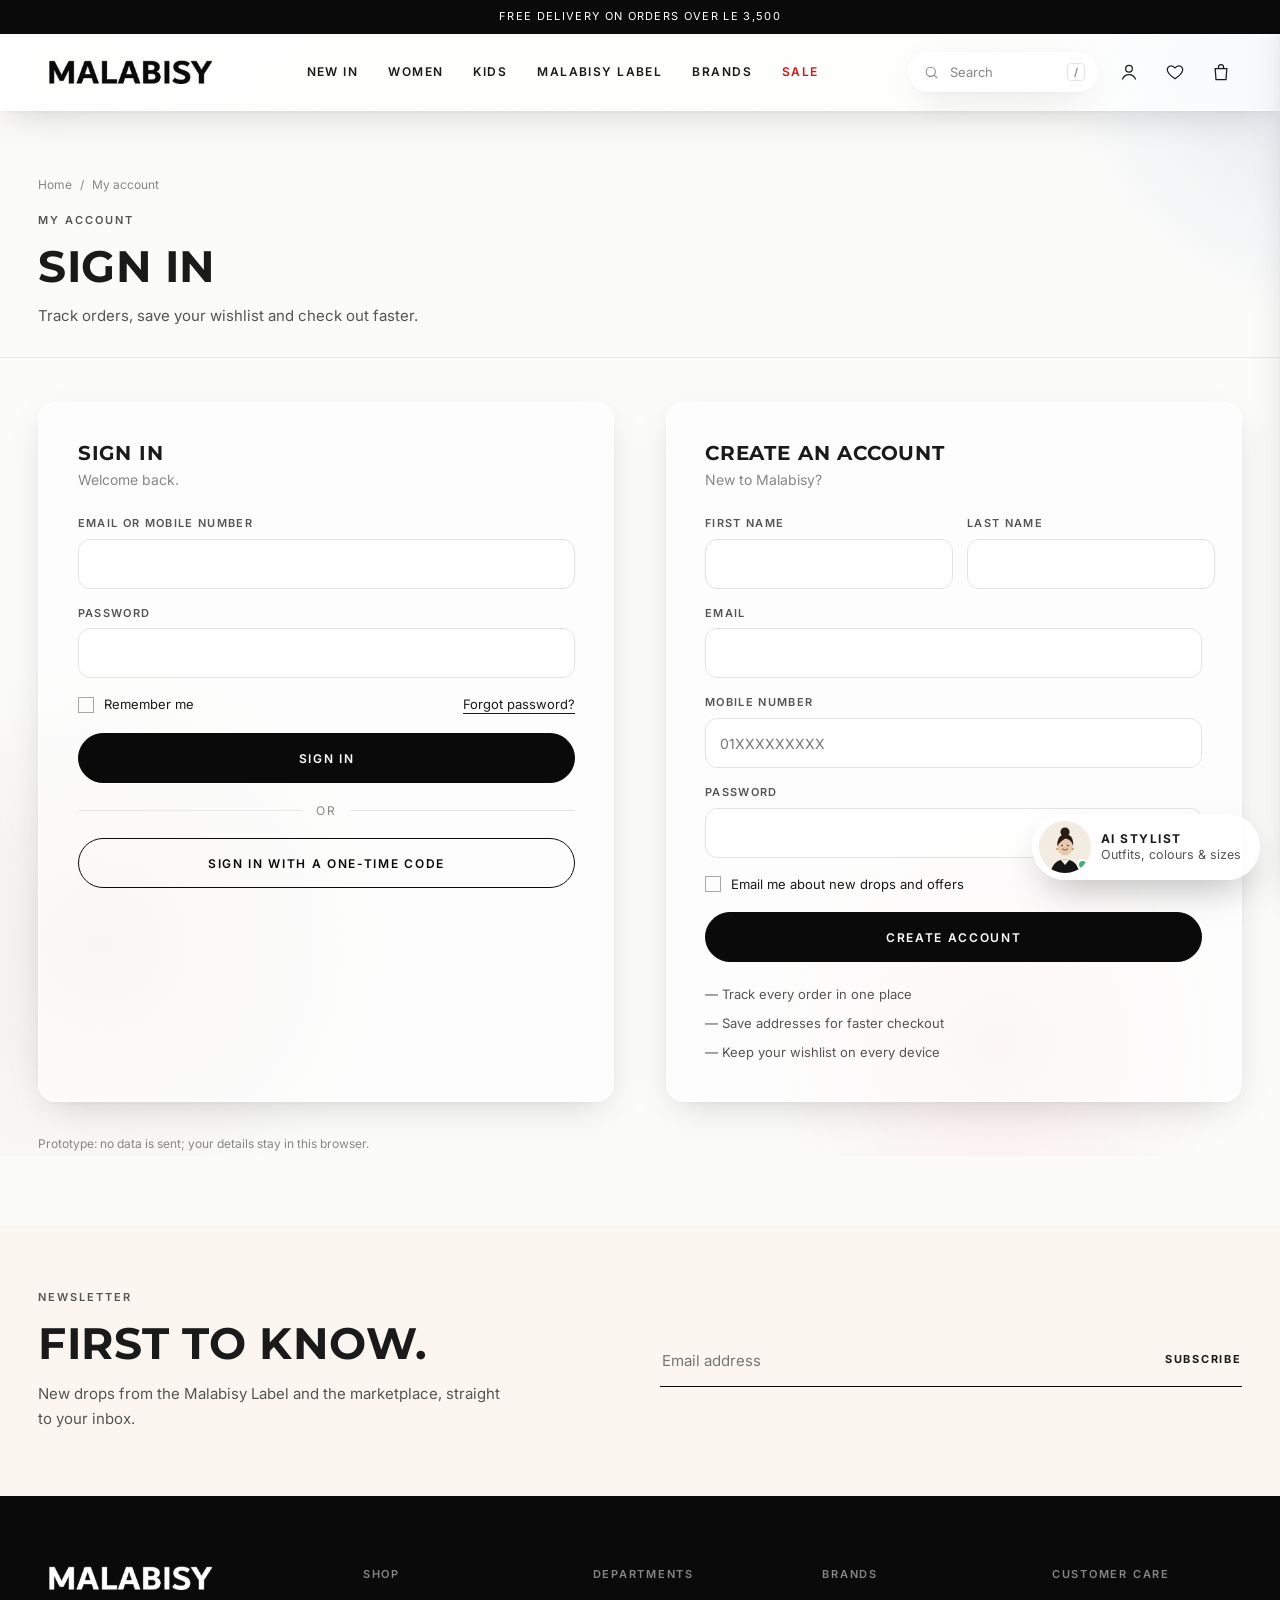
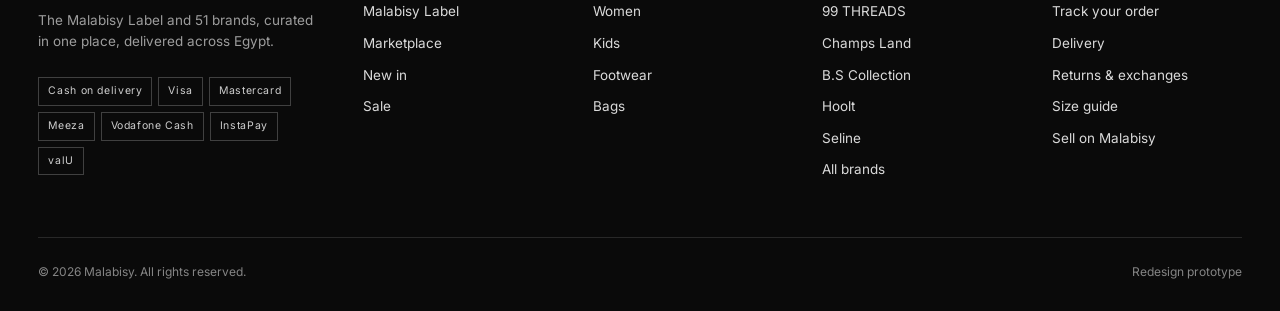
==== account.html @ 154f13d3 "Malabisy redesign prototype: store, AI stylist, checkout and dashboard Co-Authored-By: Claude Opus 5" ====
<!doctype html>
<html lang="en">
<head>
<meta charset="utf-8">
<meta name="viewport" content="width=device-width, initial-scale=1">
<title>My account | MALABISY</title>
<meta name="description" content="Shop the Malabisy Label and the best fashion brands in Egypt in one marketplace. Cash on delivery, fast delivery, easy exchanges.">
<meta name="theme-color" content="#0A0A0A">
<link rel="preconnect" href="https://fonts.googleapis.com">
<link rel="preconnect" href="https://fonts.gstatic.com" crossorigin>
<link rel="preconnect" href="https://cdn.shopify.com" crossorigin>
<link href="https://fonts.googleapis.com/css2?family=Inter:wght@400;500;600;700&family=Montserrat:wght@600;700;800&display=swap" rel="stylesheet">
<link rel="stylesheet" href="assets/css/malabisy.css">
<link rel="stylesheet" href="assets/css/stylist.css">
</head>
<body data-page="account">
<main id="app"></main>
<script src="assets/js/catalog.js"></script>
<script src="assets/js/cms.js"></script>
<script src="assets/js/app.js"></script>
<script src="assets/js/stylist.js" defer></script>
</body>
</html>
---- assets/css/malabisy.css ----
/* =========================================================
   MALABISY — redesign theme
   Identity kept from malabisy.com: MALABISY wordmark,
   black / white, red accent (#DB1215), light grey surfaces.
   Tone: formal, editorial, professional.
   ========================================================= */

:root {
  --black: #0A0A0A;
  --ink: #1A1A1A;
  --white: #FFFFFF;
  --grey-50: #F6F6F6;
  --grey-100: #EFEFEF;
  --grey-200: #E3E3E3;
  --grey-400: #A8A8A8;
  --grey-500: #868686;
  --grey-700: #545454;
  --cream: #FBF7F0;
  --red: #DB1215;
  --line: #E6E6E6;

  --f-ui: "Inter", "Helvetica Neue", Arial, sans-serif;
  --f-display: "Montserrat", "Inter", Arial, sans-serif;

  --wrap: 1440px;
  --gut: clamp(16px, 3vw, 40px);
  --r: 2px;
  --ease: cubic-bezier(.22, .61, .36, 1);
  --ease-out: cubic-bezier(.16, 1, .3, 1);
}

*, *::before, *::after { box-sizing: border-box; }
html { -webkit-text-size-adjust: 100%; overflow-x: clip; }
body { margin: 0; font-family: var(--f-ui); font-size: 14px; line-height: 1.6; color: var(--ink); background: var(--white); -webkit-font-smoothing: antialiased; overflow-x: clip; }
img { display: block; max-width: 100%; }
a { color: inherit; text-decoration: none; }
button { font: inherit; color: inherit; background: none; border: 0; cursor: pointer; padding: 0; }
input, select, textarea { font: inherit; color: inherit; }
:focus-visible { outline: 2px solid var(--black); outline-offset: 2px; }
::selection { background: var(--black); color: var(--white); }

.wrap { max-width: var(--wrap); margin-inline: auto; padding-inline: var(--gut); }
.sr { position: absolute; width: 1px; height: 1px; overflow: hidden; clip: rect(0 0 0 0); white-space: nowrap; }

/* ---------- type ---------- */
.kicker { font-family: var(--f-ui); font-size: 11px; font-weight: 600; letter-spacing: .18em; text-transform: uppercase; color: var(--grey-700); margin: 0 0 14px; }
.kicker--red { color: var(--red); }
.display { font-family: var(--f-display); font-weight: 800; text-transform: uppercase; letter-spacing: -.01em; line-height: .98; margin: 0; font-size: clamp(44px, 7.2vw, 112px); }
.h1 { font-family: var(--f-display); font-weight: 700; text-transform: uppercase; letter-spacing: .01em; line-height: 1.05; margin: 0; font-size: clamp(28px, 3.4vw, 46px); }
.h2 { font-family: var(--f-display); font-weight: 700; text-transform: uppercase; letter-spacing: .04em; line-height: 1.15; margin: 0; font-size: clamp(18px, 1.6vw, 22px); }
.lede { font-size: clamp(15px, 1.15vw, 17px); color: var(--grey-700); max-width: 52ch; line-height: 1.7; margin: 0; }
.muted { color: var(--grey-500); }
.link { text-decoration: underline; text-underline-offset: 4px; text-decoration-thickness: 1px; }
.link:hover { text-decoration-thickness: 2px; }
.arrow-link { display: inline-flex; align-items: center; gap: 10px; font-size: 12px; font-weight: 600; letter-spacing: .14em; text-transform: uppercase; padding-bottom: 4px; border-bottom: 1px solid currentColor; transition: gap .4s var(--ease); }
.arrow-link:hover { gap: 16px; }

/* ---------- buttons ---------- */
.btn { display: inline-flex; align-items: center; justify-content: center; gap: 10px; height: 50px; padding: 0 30px; font-size: 12px; font-weight: 600; letter-spacing: .14em; text-transform: uppercase; border-radius: var(--r); border: 1px solid var(--black); transition: background .3s var(--ease), color .3s var(--ease), border-color .3s; white-space: nowrap; }
.btn--black { background: var(--black); color: var(--white); }
.btn--black:hover { background: var(--ink); background: #2b2b2b; }
.btn--white { background: var(--white); color: var(--black); border-color: var(--white); }
.btn--white:hover { background: transparent; color: var(--white); }
.btn--outline { background: transparent; color: var(--black); }
.btn--outline:hover { background: var(--black); color: var(--white); }
.btn--outline-w { background: transparent; color: var(--white); border-color: rgba(255,255,255,.7); }
.btn--outline-w:hover { background: var(--white); color: var(--black); }
.btn--block { width: 100%; }
.btn--sm { height: 40px; padding: 0 18px; font-size: 11px; }
.btn[disabled] { opacity: .4; cursor: not-allowed; }

/* =========================================================
   HEADER
   ========================================================= */
.announce { background: var(--black); color: var(--white); font-size: 11px; letter-spacing: .12em; text-transform: uppercase; height: 34px; overflow: hidden; position: relative; }
.announce__item { position: absolute; inset: 0; display: grid; place-items: center; opacity: 0; transform: translateY(8px); transition: opacity .6s var(--ease), transform .6s var(--ease); }
.announce__item.on { opacity: 1; transform: none; }

.util { border-bottom: 1px solid var(--line); font-size: 11px; letter-spacing: .12em; text-transform: uppercase; }
.util .wrap { display: flex; justify-content: space-between; align-items: center; height: 38px; }
.util__tabs { display: flex; height: 100%; }
.util__tabs a { display: flex; align-items: center; padding: 0 18px; font-weight: 600; color: var(--grey-500); border-bottom: 2px solid transparent; transition: color .2s; }
.util__tabs a:first-child { padding-left: 0; }
.util__tabs a:hover { color: var(--black); }
.util__tabs a.on { color: var(--black); border-bottom-color: var(--black); }
.util__links { display: flex; gap: 22px; color: var(--grey-700); }
.util__links a:hover { color: var(--black); }

.hdr { position: sticky; top: 0; z-index: 60; background: var(--white); border-bottom: 1px solid var(--line); transition: transform .45s var(--ease); }
.hdr.hide { transform: translateY(-100%); }
.hdr__row { display: grid; grid-template-columns: 1fr auto 1fr; align-items: center; height: 76px; }
.hdr__nav { display: flex; gap: 28px; font-size: 12px; font-weight: 600; letter-spacing: .12em; text-transform: uppercase; height: 100%; }
.hdr__nav > li { list-style: none; height: 100%; display: flex; align-items: center; }
.hdr__nav > li > a { position: relative; padding: 6px 0; }
.hdr__nav > li > a::after { content: ""; position: absolute; left: 0; right: 0; bottom: 0; height: 1px; background: currentColor; transform: scaleX(0); transform-origin: left; transition: transform .35s var(--ease); }
.hdr__nav > li:hover > a::after, .hdr__nav > li > a.on::after { transform: scaleX(1); }
.hdr__nav .sale { color: var(--red); }
ul.hdr__nav { margin: 0; padding: 0; }
.logo { display: block; justify-self: center; }
.logo img { height: 26px; width: auto; mix-blend-mode: multiply; }
.hdr__act { display: flex; justify-content: flex-end; align-items: center; gap: 4px; }
.ibtn { width: 42px; height: 42px; display: grid; place-items: center; position: relative; border-radius: 50%; transition: background .2s; }
.ibtn:hover { background: var(--grey-50); }
.ibtn svg { width: 20px; height: 20px; }
.count { position: absolute; top: 5px; right: 3px; min-width: 17px; height: 17px; padding: 0 4px; border-radius: 9px; background: var(--black); color: var(--white); font-size: 10px; font-weight: 700; display: grid; place-items: center; transform: scale(0); transition: transform .35s var(--ease-out); }
.count.has { transform: scale(1); }
.pulse { animation: pulse .6s var(--ease-out); }
@keyframes pulse { 40% { transform: scale(1.18); } }
.burger { display: none; }

/* mega menu */
.mega { position: absolute; left: 0; right: 0; top: 100%; background: var(--white); border-top: 1px solid var(--line); border-bottom: 1px solid var(--line); opacity: 0; visibility: hidden; transform: translateY(-6px); transition: opacity .3s var(--ease), transform .3s var(--ease), visibility .3s; box-shadow: 0 30px 40px -30px rgba(0,0,0,.18); }
.hdr__nav > li:hover .mega, .hdr__nav > li:focus-within .mega { opacity: 1; visibility: visible; transform: none; }
.mega .wrap { display: grid; grid-template-columns: repeat(4, 1fr) 1.4fr; gap: 40px; padding-block: 36px 44px; text-transform: none; letter-spacing: 0; font-weight: 400; }
.mega h4 { margin: 0 0 14px; font-size: 11px; font-weight: 700; letter-spacing: .16em; text-transform: uppercase; }
.mega ul { list-style: none; margin: 0; padding: 0; display: grid; gap: 9px; font-size: 13.5px; color: var(--grey-700); }
.mega ul a:hover { color: var(--black); text-decoration: underline; text-underline-offset: 3px; }
.mega__feat { position: relative; display: block; overflow: hidden; background: var(--grey-50); }
.mega__feat img { width: 100%; height: 260px; object-fit: cover; object-position: top; transition: transform 1.2s var(--ease); }
.mega__feat:hover img { transform: scale(1.04); }
.mega__feat span { position: absolute; left: 16px; bottom: 14px; color: var(--white); font-size: 11px; font-weight: 700; letter-spacing: .16em; text-transform: uppercase; text-shadow: 0 1px 12px rgba(0,0,0,.4); }

/* search */
.search { position: fixed; inset: 0; z-index: 120; background: var(--white); display: flex; flex-direction: column; opacity: 0; visibility: hidden; transition: opacity .3s var(--ease), visibility .3s; }
.search.open { opacity: 1; visibility: visible; }
.search__top { border-bottom: 1px solid var(--line); }
.search__top .wrap { display: flex; align-items: center; gap: 16px; height: 96px; }
.search__top input { flex: 1; border: 0; outline: 0; font-family: var(--f-display); font-size: clamp(22px, 3vw, 36px); font-weight: 600; text-transform: uppercase; background: none; }
.search__top input::placeholder { color: var(--grey-200); }
.search__body { overflow: auto; flex: 1; }
.search__body .wrap { display: grid; grid-template-columns: 240px 1fr; gap: 50px; padding-block: 36px; }
.search__sugg { display: grid; gap: 10px; align-content: start; font-size: 14px; }
.search__sugg a:hover { text-decoration: underline; }
.search__res { display: grid; grid-template-columns: repeat(auto-fill, minmax(170px, 1fr)); gap: 24px; }

/* =========================================================
   HERO
   ========================================================= */
.hero { display: grid; grid-template-columns: 1.55fr 1fr; min-height: min(82vh, 760px); background: var(--black); color: var(--white); }
.hero__media { position: relative; overflow: hidden; }
.hero__media img { position: absolute; inset: 0; width: 100%; height: 100%; object-fit: cover; object-position: 12% 40%; transform: scale(1.08); animation: kenburns 14s var(--ease) forwards; }
@keyframes kenburns { to { transform: scale(1); } }
.hero__copy { display: flex; flex-direction: column; justify-content: flex-end; padding: clamp(32px, 5vw, 72px); gap: 24px; }
.hero__copy .kicker { color: rgba(255,255,255,.65); }
.hero__copy .lede { color: rgba(255,255,255,.72); }
.hero__ctas { display: flex; gap: 12px; flex-wrap: wrap; margin-top: 10px; }
.hero__meta { display: flex; gap: 40px; padding-top: 28px; margin-top: 10px; border-top: 1px solid rgba(255,255,255,.18); }
.hero__meta b { display: block; font-family: var(--f-display); font-size: 26px; font-weight: 700; line-height: 1.1; }
.hero__meta span { font-size: 11px; letter-spacing: .14em; text-transform: uppercase; color: rgba(255,255,255,.6); }

/* split line text reveal */
.reveal-line { display: block; overflow: hidden; }
.reveal-line > span { display: block; transform: translateY(105%); animation: lineup 1.1s var(--ease-out) forwards; }
.reveal-line:nth-child(2) > span { animation-delay: .12s; }
.reveal-line:nth-child(3) > span { animation-delay: .24s; }
@keyframes lineup { to { transform: none; } }

/* =========================================================
   SECTIONS
   ========================================================= */
.sec { padding-block: clamp(56px, 7vw, 104px); }
.sec--tight { padding-block: clamp(40px, 5vw, 70px); }
.sec--grey { background: var(--grey-50); }
.sec--cream { background: var(--cream); }
.sec__head { display: flex; justify-content: space-between; align-items: flex-end; gap: 24px; margin-bottom: clamp(24px, 3vw, 40px); flex-wrap: wrap; }
.sec__head p { margin: 10px 0 0; color: var(--grey-700); max-width: 60ch; }

/* two worlds */
.worlds { display: grid; grid-template-columns: 1fr 1fr; gap: clamp(12px, 1.6vw, 24px); }
.world { position: relative; display: block; overflow: hidden; background: var(--grey-50); aspect-ratio: 4 / 5; color: var(--white); }
.world img { position: absolute; inset: 0; width: 100%; height: 100%; object-fit: cover; object-position: top; transition: transform 1.6s var(--ease); }
.world:hover img { transform: scale(1.045); }
.world::after { content: ""; position: absolute; inset: 0; background: linear-gradient(180deg, transparent 45%, rgba(0,0,0,.62)); }
.world__copy { position: absolute; z-index: 1; left: clamp(20px, 3vw, 44px); right: clamp(20px, 3vw, 44px); bottom: clamp(22px, 3vw, 44px); display: grid; gap: 12px; }
.world__copy .kicker { color: rgba(255,255,255,.75); margin: 0; }
.world__copy p { margin: 0; color: rgba(255,255,255,.85); max-width: 42ch; }
.world__copy .arrow-link { justify-self: start; margin-top: 6px; }

/* carousel */
.carousel { position: relative; }
.carousel__track { display: grid; grid-auto-flow: column; grid-auto-columns: calc((100% - 3 * 20px) / 4); gap: 20px; overflow-x: auto; scroll-snap-type: x mandatory; scrollbar-width: none; scroll-behavior: smooth; }
.carousel__track::-webkit-scrollbar { display: none; }
.carousel__track > * { scroll-snap-align: start; }
.carousel__nav { display: flex; gap: 8px; }
.carousel__nav button { width: 44px; height: 44px; border: 1px solid var(--grey-200); border-radius: 50%; display: grid; place-items: center; transition: all .25s; }
.carousel__nav button:hover { background: var(--black); color: var(--white); border-color: var(--black); }
.carousel__bar { height: 1px; background: var(--grey-200); margin-top: 28px; position: relative; overflow: hidden; }
.carousel__bar i { position: absolute; top: 0; left: 0; height: 100%; background: var(--black); width: 20%; transition: transform .3s var(--ease); }

/* categories */
.cats { display: grid; grid-template-columns: repeat(6, 1fr); gap: 14px; }
.cat { display: block; }
.cat__img { aspect-ratio: 3 / 4; overflow: hidden; background: var(--grey-50); }
.cat__img img { width: 100%; height: 100%; object-fit: contain; mix-blend-mode: multiply; transition: transform 1.2s var(--ease); }
.cat:hover .cat__img img { transform: scale(1.05); }
.cat__lbl { display: flex; justify-content: space-between; margin-top: 12px; font-size: 12px; font-weight: 600; letter-spacing: .12em; text-transform: uppercase; }
.cat__lbl span { color: var(--grey-500); font-weight: 400; letter-spacing: 0; }

/* brand index (hover preview) */
.bindex { display: grid; grid-template-columns: 1fr 1fr; gap: 0 60px; border-top: 1px solid var(--black); }
.bindex a { display: flex; justify-content: space-between; align-items: baseline; padding: 18px 0; border-bottom: 1px solid var(--line); transition: color .3s; }
.bindex a b { font-family: var(--f-display); font-size: clamp(18px, 2vw, 28px); font-weight: 700; text-transform: uppercase; letter-spacing: .01em; }
.bindex a span { font-size: 12px; color: var(--grey-500); }
.bindex:hover a { color: var(--grey-400); }
.bindex a:hover { color: var(--black); padding-left: 14px; }
.peek { position: fixed; z-index: 90; width: 220px; aspect-ratio: 3/4; pointer-events: none; background: var(--grey-50); opacity: 0; transform: translate(-50%, -50%) scale(.92); transition: opacity .3s var(--ease), transform .3s var(--ease); box-shadow: 0 24px 50px -20px rgba(0,0,0,.35); }
.peek.on { opacity: 1; transform: translate(-50%, -50%) scale(1); }
.peek img { width: 100%; height: 100%; object-fit: contain; mix-blend-mode: multiply; }

/* price edit */
.edits { display: grid; grid-template-columns: repeat(3, 1fr); border-top: 1px solid var(--black); border-bottom: 1px solid var(--black); }
.edit { padding: clamp(28px, 4vw, 56px) clamp(20px, 3vw, 40px); display: grid; gap: 12px; transition: background .4s var(--ease), color .4s var(--ease); }
.edit + .edit { border-left: 1px solid var(--line); }
.edit:hover { background: var(--black); color: var(--white); }
.edit:hover .muted { color: rgba(255,255,255,.6); }
.edit b { font-family: var(--f-display); font-size: clamp(30px, 3.4vw, 52px); font-weight: 800; text-transform: uppercase; line-height: 1; }

/* services */
.services { display: grid; grid-template-columns: repeat(4, 1fr); border-top: 1px solid var(--line); border-bottom: 1px solid var(--line); }
.service { padding: 30px 24px; display: flex; gap: 16px; align-items: flex-start; }
.service + .service { border-left: 1px solid var(--line); }
.service svg { width: 26px; height: 26px; flex: none; }
.service b { display: block; font-size: 12px; letter-spacing: .12em; text-transform: uppercase; margin-bottom: 4px; }
.service span { color: var(--grey-500); font-size: 13px; }

/* =========================================================
   PRODUCT CARD
   ========================================================= */
.grid { display: grid; grid-template-columns: repeat(4, 1fr); gap: 36px 20px; }
.card { position: relative; min-width: 0; }
.card__mwrap { position: relative; overflow: hidden; }
.card__media { display: block; position: relative; aspect-ratio: 3 / 4; background: var(--grey-50); overflow: hidden; }
.card__media img { position: absolute; inset: 0; width: 100%; height: 100%; object-fit: contain; mix-blend-mode: multiply; transition: opacity .6s var(--ease), transform 1.2s var(--ease); }
.card__media img.alt { opacity: 0; }
.card:hover .card__media img.alt { opacity: 1; }
.card:hover .card__media img.main.has-alt { opacity: 0; }
.card:hover .card__media img:only-of-type, .card:hover .card__media img.main:not(.has-alt) { transform: scale(1.04); }
.card__tags { position: absolute; top: 12px; left: 12px; display: flex; flex-direction: column; gap: 4px; align-items: flex-start; z-index: 2; }
.tag { font-size: 10px; font-weight: 700; letter-spacing: .12em; text-transform: uppercase; background: var(--white); padding: 3px 7px; }
.tag--red { background: var(--red); color: var(--white); }
.tag--black { background: var(--black); color: var(--white); }
.card__wish { position: absolute; top: 6px; right: 6px; z-index: 2; }
.card__wish svg { width: 18px; height: 18px; }
.wish-on svg { fill: var(--black); }
.card__quick { position: absolute; left: 0; right: 0; bottom: 0; z-index: 2; background: rgba(255,255,255,.96); padding: 12px; transform: translateY(101%); transition: transform .45s var(--ease); }
.card:hover .card__quick, .card:focus-within .card__quick { transform: none; }
.card__quick p { margin: 0 0 8px; font-size: 10px; font-weight: 700; letter-spacing: .14em; text-transform: uppercase; text-align: center; }
.card__sizes { display: flex; flex-wrap: wrap; gap: 4px; justify-content: center; }
.card__sizes button { min-width: 36px; height: 30px; padding: 0 6px; border: 1px solid var(--grey-200); font-size: 11.5px; transition: all .2s; }
.card__sizes button:hover { background: var(--black); color: var(--white); border-color: var(--black); }
.card__sizes button:disabled { color: var(--grey-400); text-decoration: line-through; pointer-events: none; }
.card__body { padding-top: 14px; display: grid; gap: 3px; }
.card__brand { font-size: 11px; font-weight: 700; letter-spacing: .14em; text-transform: uppercase; }
.card__brand:hover { text-decoration: underline; text-underline-offset: 3px; }
.card__title { color: var(--grey-700); font-size: 13.5px; line-height: 1.45; display: -webkit-box; -webkit-line-clamp: 1; -webkit-box-orient: vertical; overflow: hidden; }
.price { display: flex; gap: 8px; align-items: baseline; font-size: 13.5px; font-weight: 600; margin-top: 2px; }
.price s { color: var(--grey-500); font-weight: 400; }
.price.sale b { color: var(--red); font-weight: 600; }
.price em { font-style: normal; color: var(--red); font-size: 12px; font-weight: 500; }

/* =========================================================
   LISTING
   ========================================================= */
.phead { padding-block: clamp(36px, 5vw, 70px) 28px; border-bottom: 1px solid var(--line); }
.phead__row { display: flex; justify-content: space-between; align-items: flex-end; gap: 30px; flex-wrap: wrap; }
.crumbs { font-size: 12px; color: var(--grey-500); display: flex; gap: 8px; flex-wrap: wrap; margin-bottom: 18px; }
.crumbs a:hover { color: var(--black); }
.qnav { display: flex; gap: 8px; flex-wrap: wrap; margin-top: 26px; }
.pill { height: 36px; padding: 0 16px; border: 1px solid var(--grey-200); border-radius: 18px; font-size: 12.5px; display: inline-flex; align-items: center; gap: 8px; transition: all .2s; white-space: nowrap; }
.pill:hover { border-color: var(--black); }
.pill.on { background: var(--black); color: var(--white); border-color: var(--black); }
.pill .x { font-size: 11px; opacity: .7; }

.layout { display: grid; grid-template-columns: 240px 1fr; gap: 48px; padding-block: 32px 100px; align-items: start; }
.filters { position: sticky; top: 100px; max-height: calc(100vh - 120px); overflow: auto; padding-right: 6px; scrollbar-width: thin; }
.fgroup { border-bottom: 1px solid var(--line); padding: 16px 0; }
.fgroup:first-child { padding-top: 0; }
.fgroup summary { list-style: none; cursor: pointer; display: flex; justify-content: space-between; font-size: 11px; font-weight: 700; letter-spacing: .16em; text-transform: uppercase; }
.fgroup summary::-webkit-details-marker { display: none; }
.fgroup summary::after { content: "+"; font-size: 16px; font-weight: 400; line-height: 1; }
.fgroup[open] summary::after { content: "–"; }
.fgroup__body { padding-top: 14px; display: grid; gap: 8px; font-size: 13.5px; }
.fgroup__body.scroll { max-height: 260px; overflow: auto; }
.check { display: flex; align-items: center; gap: 10px; cursor: pointer; }
.check input { appearance: none; width: 16px; height: 16px; border: 1px solid var(--grey-400); margin: 0; flex: none; display: grid; place-items: center; transition: all .15s; }
.check input:checked { background: var(--black); border-color: var(--black); }
.check input:checked::after { content: ""; width: 8px; height: 4px; border: 1.5px solid var(--white); border-top: 0; border-right: 0; transform: rotate(-45deg) translate(1px, -1px); }
.check span.n { margin-left: auto; color: var(--grey-500); font-size: 12px; }
.fsearch { width: 100%; height: 36px; border: 1px solid var(--grey-200); padding: 0 10px; font-size: 13px; outline: none; margin-bottom: 6px; }
.fsearch:focus { border-color: var(--black); }
.sizes { display: flex; flex-wrap: wrap; gap: 6px; }
.sizes button { min-width: 42px; height: 36px; padding: 0 8px; border: 1px solid var(--grey-200); font-size: 12.5px; transition: all .15s; }
.sizes button:hover { border-color: var(--black); }
.sizes button.on { background: var(--black); color: var(--white); border-color: var(--black); }
.prange { display: grid; grid-template-columns: 1fr auto 1fr; gap: 8px; align-items: center; }
.prange input { width: 100%; height: 38px; border: 1px solid var(--grey-200); padding: 0 10px; outline: none; }
.prange input:focus { border-color: var(--black); }
.toolbar { display: flex; justify-content: space-between; align-items: center; gap: 14px; margin-bottom: 26px; flex-wrap: wrap; }
.toolbar__chips { display: flex; gap: 8px; flex-wrap: wrap; align-items: center; }
.toolbar__right { display: flex; gap: 14px; align-items: center; }
.select { height: 40px; border: 1px solid var(--grey-200); padding: 0 34px 0 12px; font-size: 12.5px; background: var(--white) url("data:image/svg+xml,%3Csvg xmlns='http://www.w3.org/2000/svg' width='10' height='6'%3E%3Cpath d='M1 1l4 4 4-4' fill='none' stroke='%23000'/%3E%3C/svg%3E") no-repeat right 12px center; appearance: none; cursor: pointer; }
.results-n { font-size: 12.5px; color: var(--grey-500); }
.more { display: grid; justify-items: center; gap: 14px; margin-top: 60px; font-size: 12.5px; color: var(--grey-500); }
.more__bar { width: 220px; height: 2px; background: var(--grey-100); position: relative; }
.more__bar i { position: absolute; left: 0; top: 0; height: 100%; background: var(--black); }
.empty { grid-column: 1 / -1; text-align: center; padding: 90px 20px; }
.mob-only { display: none; }

/* brands A–Z */
.az { display: flex; flex-wrap: wrap; gap: 4px; position: sticky; top: 76px; background: var(--white); padding: 14px 0; z-index: 5; border-bottom: 1px solid var(--line); }
.az a { width: 34px; height: 34px; display: grid; place-items: center; font-size: 12.5px; font-weight: 600; border-radius: 50%; }
.az a:hover { background: var(--black); color: var(--white); }
.az a.dim { color: var(--grey-200); pointer-events: none; }
.letter { display: grid; grid-template-columns: 120px 1fr; gap: 30px; padding: 34px 0; border-bottom: 1px solid var(--line); scroll-margin-top: 150px; }
.letter h3 { margin: 0; font-family: var(--f-display); font-size: 44px; font-weight: 800; line-height: 1; }
.letter ul { list-style: none; margin: 0; padding: 0; columns: 3; column-gap: 40px; }
.letter li { break-inside: avoid; padding: 6px 0; }
.letter li a { display: flex; justify-content: space-between; gap: 10px; font-size: 15px; }
.letter li a:hover b { text-decoration: underline; text-underline-offset: 3px; }
.letter li span { color: var(--grey-500); font-size: 12px; }
.featured-brands { display: grid; grid-template-columns: repeat(4, 1fr); gap: 16px; }
.fbrand { display: block; }
.fbrand__img { aspect-ratio: 1; background: var(--grey-50); overflow: hidden; display: grid; grid-template-columns: 1fr 1fr; gap: 2px; }
.fbrand__img img { width: 100%; height: 100%; object-fit: contain; mix-blend-mode: multiply; aspect-ratio: 1; transition: transform 1s var(--ease); }
.fbrand:hover .fbrand__img img { transform: scale(1.05); }
.fbrand__name { display: flex; justify-content: space-between; margin-top: 12px; font-size: 12px; font-weight: 700; letter-spacing: .12em; text-transform: uppercase; }
.fbrand__name span { font-weight: 400; color: var(--grey-500); letter-spacing: 0; }

/* brand hero */
.bhero { background: var(--black); color: var(--white); }
.bhero .wrap { display: grid; grid-template-columns: 1fr 1.3fr; gap: 50px; align-items: end; padding-block: clamp(44px, 6vw, 90px); }
.bhero .crumbs { color: rgba(255,255,255,.55); }
.bhero__strip { display: grid; grid-template-columns: repeat(4, 1fr); gap: 2px; }
.bhero__strip div { aspect-ratio: 3/4; background: var(--grey-50); overflow: hidden; }
.bhero__strip img { width: 100%; height: 100%; object-fit: contain; mix-blend-mode: multiply; }
.bhero__facts { display: flex; gap: 36px; margin-top: 30px; }
.bhero__facts b { display: block; font-family: var(--f-display); font-size: 24px; }
.bhero__facts span { font-size: 11px; letter-spacing: .14em; text-transform: uppercase; color: rgba(255,255,255,.55); }

/* =========================================================
   PRODUCT PAGE
   ========================================================= */
.pdp { display: grid; grid-template-columns: 1.45fr 1fr; gap: clamp(30px, 4vw, 70px); padding-bottom: 90px; align-items: start; }
.gallery { display: grid; grid-template-columns: 1fr 1fr; gap: 6px; }
.gallery button { position: relative; aspect-ratio: 3 / 4; background: var(--grey-50); overflow: hidden; cursor: zoom-in; }
.gallery button:first-child { grid-column: span 2; aspect-ratio: 4 / 4.4; }
.gallery img { width: 100%; height: 100%; object-fit: contain; mix-blend-mode: multiply; transition: transform .8s var(--ease); }
.gallery button:hover img { transform: scale(1.03); }
.pinfo { position: sticky; top: 100px; display: grid; gap: 22px; }
.pinfo__brand { font-size: 12px; font-weight: 700; letter-spacing: .16em; text-transform: uppercase; }
.pinfo__brand:hover { text-decoration: underline; text-underline-offset: 3px; }
.pinfo h1 { margin: 6px 0 0; font-size: clamp(20px, 1.8vw, 26px); font-weight: 500; line-height: 1.35; letter-spacing: -.005em; }
.pinfo .price { font-size: 18px; margin-top: 12px; }
.pinfo .price s { font-size: 15px; }
.opt-lbl { display: flex; justify-content: space-between; font-size: 12px; margin-bottom: 10px; }
.opt-lbl b { font-weight: 600; letter-spacing: .1em; text-transform: uppercase; font-size: 11px; }
.psizes { display: grid; grid-template-columns: repeat(auto-fill, minmax(62px, 1fr)); gap: 6px; }
.psizes button { height: 46px; border: 1px solid var(--grey-200); font-size: 13px; transition: all .15s; position: relative; }
.psizes button:hover { border-color: var(--black); }
.psizes button.on { background: var(--black); color: var(--white); border-color: var(--black); }
.psizes button:disabled { color: var(--grey-400); background: linear-gradient(to top right, transparent calc(50% - .5px), var(--grey-200) 50%, transparent calc(50% + .5px)); cursor: not-allowed; }
.psizes.err { animation: nudge .4s; }
@keyframes nudge { 25% { transform: translateX(-5px); } 75% { transform: translateX(5px); } }
.msg { font-size: 12.5px; color: var(--red); min-height: 18px; margin-top: 8px; }
.buy { display: grid; grid-template-columns: 1fr 50px; gap: 8px; }
.wishbtn { width: 50px; height: 50px; border: 1px solid var(--grey-200); display: grid; place-items: center; }
.wishbtn:hover { border-color: var(--black); }
.sold { border: 1px solid var(--line); padding: 16px 18px; display: grid; grid-template-columns: auto 1fr auto; gap: 14px; align-items: center; font-size: 13px; }
.sold__badge { width: 44px; height: 44px; border-radius: 50%; background: var(--black); color: var(--white); display: grid; place-items: center; font-family: var(--f-display); font-weight: 800; font-size: 14px; overflow: hidden; }
.sold__badge img { width: 34px; filter: invert(1); mix-blend-mode: screen; }
.sold b { display: block; font-size: 12px; letter-spacing: .1em; text-transform: uppercase; }
.sold span { color: var(--grey-500); }
.perks { display: grid; gap: 10px; font-size: 13px; color: var(--grey-700); }
.perks div { display: flex; gap: 12px; align-items: center; }
.perks svg { width: 18px; height: 18px; flex: none; color: var(--black); }
.acc { border-top: 1px solid var(--line); }
.acc:last-child { border-bottom: 1px solid var(--line); }
.acc summary { list-style: none; cursor: pointer; padding: 16px 0; display: flex; justify-content: space-between; font-size: 11px; font-weight: 700; letter-spacing: .16em; text-transform: uppercase; }
.acc summary::-webkit-details-marker { display: none; }
.acc summary::after { content: "+"; font-size: 16px; font-weight: 400; line-height: 1; }
.acc[open] summary::after { content: "–"; }
.acc__body { padding-bottom: 18px; color: var(--grey-700); font-size: 13.5px; }
.acc__body dl { display: grid; grid-template-columns: 110px 1fr; gap: 6px 10px; margin: 0; }
.acc__body dt { color: var(--grey-500); }
.acc__body dd { margin: 0; }
.sticky-atc { position: fixed; left: 0; right: 0; bottom: 0; z-index: 50; background: var(--white); border-top: 1px solid var(--line); transform: translateY(100%); transition: transform .45s var(--ease); }
.sticky-atc.show { transform: none; }
.sticky-atc .wrap { display: flex; align-items: center; gap: 16px; height: 76px; }
.sticky-atc img { width: 46px; height: 60px; object-fit: contain; background: var(--grey-50); mix-blend-mode: multiply; }
.sticky-atc__t { flex: 1; min-width: 0; font-size: 13px; }
.sticky-atc__t b { display: block; font-size: 11px; letter-spacing: .12em; text-transform: uppercase; }
.sticky-atc__t span { color: var(--grey-700); display: block; white-space: nowrap; overflow: hidden; text-overflow: ellipsis; }

/* lightbox */
.lightbox { position: fixed; inset: 0; z-index: 140; background: var(--white); display: none; }
.lightbox.open { display: block; }
.lightbox__img { position: absolute; inset: 0; overflow: auto; display: grid; place-items: center; cursor: zoom-out; }
.lightbox__img img { max-height: 100vh; max-width: 100vw; object-fit: contain; }
.lightbox__img.zoom img { max-height: none; max-width: none; width: 160vw; cursor: move; }
.lightbox__ui { position: absolute; top: 16px; right: 16px; display: flex; gap: 8px; z-index: 2; }
.lightbox__nav { position: absolute; top: 50%; left: 16px; right: 16px; display: flex; justify-content: space-between; transform: translateY(-50%); pointer-events: none; z-index: 2; }
.lightbox__nav button, .lightbox__ui button { pointer-events: auto; width: 48px; height: 48px; border-radius: 50%; background: var(--white); border: 1px solid var(--grey-200); display: grid; place-items: center; }
.lightbox__count { position: absolute; bottom: 20px; left: 50%; transform: translateX(-50%); font-size: 12px; letter-spacing: .14em; z-index: 2; }

/* =========================================================
   DRAWER / MODAL / TOAST
   ========================================================= */
.scrim { position: fixed; inset: 0; background: rgba(0,0,0,.4); z-index: 100; opacity: 0; visibility: hidden; transition: opacity .35s var(--ease), visibility .35s; }
.scrim.open { opacity: 1; visibility: visible; }
.drawer { position: fixed; top: 0; right: 0; bottom: 0; width: min(460px, 100vw); background: var(--white); z-index: 110; transform: translateX(100%); transition: transform .5s var(--ease-out); display: flex; flex-direction: column; }
.drawer.open { transform: none; }
.drawer__hd { display: flex; justify-content: space-between; align-items: center; padding: 0 24px; height: 72px; border-bottom: 1px solid var(--line); }
.drawer__hd h3 { margin: 0; font-size: 12px; font-weight: 700; letter-spacing: .16em; text-transform: uppercase; }
.drawer__bd { flex: 1; overflow: auto; padding: 8px 24px; }
.drawer__ft { padding: 20px 24px 24px; border-top: 1px solid var(--line); display: grid; gap: 12px; }
.free { font-size: 12.5px; color: var(--grey-700); }
.free__bar { height: 2px; background: var(--grey-100); margin-top: 10px; }
.free__bar i { display: block; height: 100%; background: var(--black); }
.line { display: grid; grid-template-columns: 84px 1fr auto; gap: 16px; padding: 18px 0; border-bottom: 1px solid var(--line); }
.line__img { aspect-ratio: 3/4; background: var(--grey-50); }
.line__img img { width: 100%; height: 100%; object-fit: contain; mix-blend-mode: multiply; }
.line__b { font-size: 11px; font-weight: 700; letter-spacing: .12em; text-transform: uppercase; }
.line__t { font-size: 13px; color: var(--grey-700); line-height: 1.45; }
.line__m { font-size: 12px; color: var(--grey-500); margin-top: 4px; }
.qty { display: inline-flex; align-items: center; border: 1px solid var(--grey-200); height: 32px; margin-top: 10px; }
.qty button { width: 30px; height: 30px; }
.qty span { min-width: 24px; text-align: center; font-size: 12.5px; }
.line__r { text-align: right; display: grid; align-content: space-between; justify-items: end; font-size: 13px; font-weight: 600; }
.line__rm { font-size: 11.5px; font-weight: 400; color: var(--grey-500); text-decoration: underline; text-underline-offset: 3px; }
.totals { display: grid; gap: 8px; font-size: 13px; }
.totals div { display: flex; justify-content: space-between; }
.totals .grand { font-size: 15px; font-weight: 700; padding-top: 10px; border-top: 1px solid var(--line); margin-top: 4px; }
.empty-bag { text-align: center; padding: 80px 10px; display: grid; gap: 16px; justify-items: center; color: var(--grey-700); }

.modal { position: fixed; inset: 0; z-index: 130; display: grid; place-items: center; padding: 20px; visibility: hidden; }
.modal.open { visibility: visible; }
.modal__box { width: min(760px, 100%); max-height: 90vh; overflow: auto; background: var(--white); padding: 40px; position: relative; opacity: 0; transform: translateY(14px); transition: all .4s var(--ease); }
.modal.open .modal__box { opacity: 1; transform: none; }
.modal__x { position: absolute; top: 12px; right: 12px; }
table.sz { width: 100%; border-collapse: collapse; font-size: 13px; margin-top: 20px; }
table.sz th, table.sz td { padding: 12px 10px; text-align: left; border-bottom: 1px solid var(--line); }
table.sz th { font-size: 11px; letter-spacing: .12em; text-transform: uppercase; border-bottom-color: var(--black); }

.toast { position: fixed; z-index: 150; right: 24px; top: 24px; width: 340px; background: var(--white); border: 1px solid var(--line); box-shadow: 0 20px 50px -20px rgba(0,0,0,.25); padding: 16px; display: grid; grid-template-columns: 56px 1fr; gap: 14px; align-items: center; transform: translateX(120%); transition: transform .5s var(--ease-out); }
.toast.show { transform: none; }
.toast img { width: 56px; height: 72px; object-fit: contain; background: var(--grey-50); mix-blend-mode: multiply; }
.toast b { display: block; font-size: 11px; letter-spacing: .14em; text-transform: uppercase; margin-bottom: 4px; }
.toast p { margin: 0 0 8px; font-size: 13px; color: var(--grey-700); line-height: 1.4; }

/* =========================================================
   CHECKOUT
   ========================================================= */
.co-head { display: flex; justify-content: space-between; align-items: center; padding-block: 30px; border-bottom: 1px solid var(--line); }
.steps { display: flex; gap: 28px; font-size: 11px; font-weight: 600; letter-spacing: .14em; text-transform: uppercase; color: var(--grey-400); }
.steps span.on { color: var(--black); }
.steps span i { font-style: normal; margin-right: 6px; }
.co { display: grid; grid-template-columns: 1.3fr 1fr; gap: clamp(30px, 5vw, 80px); padding-block: 40px 100px; align-items: start; }
.co__sum { background: var(--grey-50); padding: 30px; position: sticky; top: 30px; }
.field { display: grid; gap: 6px; margin-bottom: 16px; }
.field span { font-size: 11px; font-weight: 600; letter-spacing: .12em; text-transform: uppercase; color: var(--grey-700); }
.field input, .field select, .field textarea { height: 50px; border: 1px solid var(--grey-200); padding: 0 14px; outline: none; background: var(--white); font-size: 14px; transition: border-color .2s; }
.field textarea { height: 96px; padding: 12px 14px; resize: vertical; }
.field input:focus, .field select:focus, .field textarea:focus { border-color: var(--black); }
.row2 { display: grid; grid-template-columns: 1fr 1fr; gap: 14px; }
.pay { display: grid; border: 1px solid var(--grey-200); }
.pay label { display: flex; gap: 14px; align-items: center; padding: 18px; cursor: pointer; transition: background .2s; }
.pay label + label { border-top: 1px solid var(--grey-200); }
.pay label:has(input:checked) { background: var(--grey-50); }
.pay input { accent-color: var(--black); width: 18px; height: 18px; }
.pay small { display: block; color: var(--grey-500); font-size: 12.5px; }
.pay b { font-size: 14px; font-weight: 600; }
.co-group { padding: 6px 0 2px; font-size: 11px; font-weight: 700; letter-spacing: .14em; text-transform: uppercase; color: var(--grey-500); border-bottom: 1px solid var(--line); }
.done { text-align: center; padding: 110px 0 130px; display: grid; gap: 18px; justify-items: center; }
.done__check { width: 64px; height: 64px; border-radius: 50%; border: 1px solid var(--black); display: grid; place-items: center; }

/* sell */
.sell-hero { display: grid; grid-template-columns: 1fr 1fr; min-height: 640px; background: var(--black); color: var(--white); }
.sell-hero__copy { padding: clamp(36px, 6vw, 90px); display: flex; flex-direction: column; justify-content: center; gap: 22px; }
.sell-hero__copy .lede { color: rgba(255,255,255,.72); }
.sell-hero__copy .kicker { color: rgba(255,255,255,.6); }
.sell-hero__media { display: grid; grid-template-columns: 1fr 1fr; grid-template-rows: 1fr 1fr; gap: 2px; background: var(--black); }
.sell-hero__media div { background: var(--grey-50); overflow: hidden; }
.sell-hero__media img { width: 100%; height: 100%; object-fit: contain; mix-blend-mode: multiply; }
.props { display: grid; grid-template-columns: repeat(3, 1fr); gap: 40px; }
.prop { border-top: 1px solid var(--black); padding-top: 22px; }
.prop b { display: block; font-family: var(--f-display); text-transform: uppercase; font-size: 18px; margin-bottom: 10px; }
.prop p { margin: 0; color: var(--grey-700); }
.process { display: grid; grid-template-columns: repeat(4, 1fr); counter-reset: s; }
.process div { padding: 30px 26px 30px 0; border-top: 1px solid var(--line); counter-increment: s; }
.process div::before { content: "0" counter(s); display: block; font-family: var(--f-display); font-weight: 800; font-size: 40px; line-height: 1; margin-bottom: 18px; color: var(--grey-200); }
.process b { display: block; text-transform: uppercase; font-size: 12px; letter-spacing: .14em; margin-bottom: 8px; }
.process p { margin: 0; color: var(--grey-700); font-size: 13.5px; }

/* =========================================================
   FOOTER
   ========================================================= */
.news { background: var(--cream); }
.news .wrap { display: grid; grid-template-columns: 1fr 1fr; gap: 40px; align-items: center; padding-block: 64px; }
.news form { display: flex; border-bottom: 1px solid var(--black); }
.news input { flex: 1; border: 0; background: transparent; height: 52px; outline: none; font-size: 15px; }
.news button { font-size: 11px; font-weight: 700; letter-spacing: .16em; text-transform: uppercase; }
.ftr { background: var(--black); color: var(--white); padding: 70px 0 30px; }
.ftr__grid { display: grid; grid-template-columns: 1.5fr repeat(4, 1fr); gap: 40px; }
.ftr__logo { height: 24px; filter: invert(1); mix-blend-mode: screen; }
.ftr h4 { margin: 0 0 18px; font-size: 11px; letter-spacing: .16em; text-transform: uppercase; color: rgba(255,255,255,.5); font-weight: 600; }
.ftr ul { list-style: none; margin: 0; padding: 0; display: grid; gap: 10px; font-size: 13.5px; }
.ftr ul a { color: rgba(255,255,255,.85); }
.ftr ul a:hover { color: var(--white); text-decoration: underline; text-underline-offset: 3px; }
.ftr__pay { display: flex; flex-wrap: wrap; gap: 6px; margin-top: 24px; }
.ftr__pay span { font-size: 10.5px; letter-spacing: .06em; border: 1px solid rgba(255,255,255,.22); padding: 5px 9px; color: rgba(255,255,255,.8); }
.ftr__bot { display: flex; justify-content: space-between; gap: 16px; flex-wrap: wrap; border-top: 1px solid rgba(255,255,255,.12); margin-top: 56px; padding-top: 24px; font-size: 12px; color: rgba(255,255,255,.5); }

/* reveal */
.rv { opacity: 0; transform: translateY(16px); transition: opacity 1s var(--ease), transform 1s var(--ease); }
.rv.in { opacity: 1; transform: none; }

/* mobile nav */
.mnav { position: fixed; inset: 0 auto 0 0; width: min(380px, 88vw); background: var(--white); z-index: 110; transform: translateX(-100%); transition: transform .5s var(--ease-out); overflow: auto; padding: 24px; }
.mnav.open { transform: none; }
.mnav a { display: block; padding: 14px 0; border-bottom: 1px solid var(--line); font-size: 13px; font-weight: 600; letter-spacing: .12em; text-transform: uppercase; }

/* =========================================================
   RESPONSIVE
   ========================================================= */
@media (max-width: 1200px) {
  .cats { grid-template-columns: repeat(3, 1fr); }
  .grid { grid-template-columns: repeat(3, 1fr); }
  .carousel__track { grid-auto-columns: calc((100% - 2 * 20px) / 3); }
  .ftr__grid { grid-template-columns: 1fr 1fr 1fr; }
  .letter ul { columns: 2; }
}
@media (max-width: 960px) {
  .hdr__nav, .util__links { display: none; }
  .burger { display: grid; }
  .hdr__row { grid-template-columns: auto 1fr auto; height: 64px; }
  .hero, .sell-hero, .bhero .wrap, .pdp, .co, .news .wrap { grid-template-columns: 1fr; }
  .hero__media { min-height: 58vh; }
  .layout { grid-template-columns: 1fr; }
  .filters { position: fixed; inset: 0; z-index: 115; background: var(--white); max-height: none; padding: 24px; transform: translateX(-100%); transition: transform .45s var(--ease-out); }
  .filters.open { transform: none; }
  .mob-only { display: inline-flex; }
  .grid { grid-template-columns: repeat(2, 1fr); gap: 28px 12px; }
  .carousel__track { grid-auto-columns: 44%; }
  .worlds { grid-template-columns: 1fr; }
  .bindex { grid-template-columns: 1fr; }
  .edits, .services, .props, .process { grid-template-columns: 1fr 1fr; }
  .edit + .edit { border-left: 0; }
  .service:nth-child(3) { border-left: 0; }
  .pinfo { position: static; }
  .featured-brands { grid-template-columns: 1fr 1fr; }
  .co__sum { position: static; }
  .peek { display: none; }
}
@media (max-width: 600px) {
  .util__tabs a { padding: 0 10px; }
  .cats { grid-template-columns: 1fr 1fr; }
  .carousel__track { grid-auto-columns: 72%; }
  .edits, .services, .props, .process, .row2 { grid-template-columns: 1fr; }
  .service + .service { border-left: 0; border-top: 1px solid var(--line); }
  .letter { grid-template-columns: 1fr; gap: 14px; }
  .letter ul { columns: 1; }
  .ftr__grid { grid-template-columns: 1fr 1fr; }
  .card__quick { display: none; }
  .search__body .wrap { grid-template-columns: 1fr; }
  .hero__meta { gap: 22px; }
  .toast { left: 12px; right: 12px; width: auto; top: 12px; }
  .steps { display: none; }
}
@media (prefers-reduced-motion: reduce) {
  *, *::before, *::after { animation-duration: .001ms !important; transition-duration: .001ms !important; }
  .rv { opacity: 1; transform: none; }
  .reveal-line > span { transform: none; }
}

/* =========================================================
   v3 — logos, marketplace clarity, hero options (no overlays)
   ========================================================= */
.badge { display: inline-flex; align-items: center; height: 24px; padding: 0 10px; font-size: 10px; font-weight: 700; letter-spacing: .14em; text-transform: uppercase; white-space: nowrap; }
.badge--black { background: var(--black); color: var(--white); }
.badge--outline { border: 1px solid var(--black); color: var(--black); }

/* logo tiles */
.ltile { display: grid; place-items: center; aspect-ratio: 3 / 2; background: var(--white); border: 1px solid var(--line); overflow: hidden; transition: border-color .3s var(--ease); width: 100%; }
.ltile img { width: 100%; height: 100%; object-fit: cover; }
.ltile--own img { object-fit: contain; padding: 0 16%; mix-blend-mode: multiply; }
.ltile__word { font-family: var(--f-display); font-weight: 700; text-transform: uppercase; letter-spacing: .12em; font-size: clamp(11px, 1vw, 14px); text-align: center; padding: 0 10px; line-height: 1.3; }
a:hover .ltile, button:hover .ltile { border-color: var(--black); }
.logo-wall { display: grid; grid-template-columns: repeat(3, 1fr); gap: 8px; width: 100%; }

/* hero A — campaign shown as designed, CTA bar below */
.heroA__img { display: block; width: 100%; aspect-ratio: 16 / 9; max-height: 82vh; overflow: hidden; background: var(--grey-100); }
.heroA__img img { width: 100%; height: 100%; object-fit: cover; object-position: center; animation: fadein 1.2s var(--ease) both; }
@keyframes fadein { from { opacity: 0; } }
.heroA__bar { display: flex; justify-content: space-between; align-items: center; gap: 24px; padding-block: 22px; flex-wrap: wrap; border-bottom: 1px solid var(--line); }
.heroA__t { font-family: var(--f-display); font-size: clamp(18px, 1.8vw, 24px); font-weight: 700; text-transform: uppercase; letter-spacing: .02em; }

/* hero B — editorial split, white panel, hard edge */
.heroB { display: grid; grid-template-columns: 1.45fr 1fr; min-height: min(80vh, 740px); border-bottom: 1px solid var(--line); }
.heroB--short { min-height: min(60vh, 560px); }
.heroB__media { position: relative; overflow: hidden; background: var(--grey-100); }
.heroB__media img { position: absolute; inset: 0; width: 100%; height: 100%; object-fit: cover; object-position: center 40%; transform-origin: left center; animation: kenburns 14s var(--ease) forwards; }
.heroB__copy { display: grid; align-content: center; gap: 22px; --dsize: clamp(40px, 4.4vw, 72px); padding: clamp(32px, 5vw, 80px); }
.heroB__copy .crumbs { margin: 0; }
.heroB__meta { display: flex; gap: 40px; padding-top: 26px; border-top: 1px solid var(--line); }
.heroB__meta b { display: block; font-family: var(--f-display); font-size: 26px; font-weight: 700; line-height: 1.1; }
.heroB__meta span { font-size: 11px; letter-spacing: .14em; text-transform: uppercase; color: var(--grey-500); }

/* hero C — label + marketplace side by side */
.heroC { display: grid; grid-template-columns: 1fr 1fr; gap: clamp(12px, 1.6vw, 24px); padding-top: clamp(16px, 2vw, 28px); }
.heroC__col { display: flex; flex-direction: column; }
.heroC__media { position: relative; aspect-ratio: 5 / 4; overflow: hidden; background: var(--grey-50); }
.heroC__media img { position: absolute; inset: 0; width: 100%; height: 100%; object-fit: cover; object-position: center 40%; transition: transform 1.6s var(--ease); }
.heroC__col:hover .heroC__media img { transform: scale(1.03); }
.heroC__media--logos { display: grid; place-items: center; padding: clamp(20px, 5vw, 64px); }
.heroC__media--logos img { position: static; transform: none !important; }
.heroC__cap { display: flex; justify-content: space-between; align-items: flex-end; gap: 20px; padding: 22px 0 8px; flex-wrap: wrap; }
.heroC__cap .kicker { margin-bottom: 8px; }

/* how it works */
.how { display: grid; grid-template-columns: 1fr 1fr; gap: clamp(12px, 1.6vw, 24px); }
.how__col { display: grid; grid-template-rows: auto 1fr; border: 1px solid var(--line); transition: border-color .3s var(--ease); }
.how__col:hover { border-color: var(--black); }
.how__media { aspect-ratio: 16 / 10; overflow: hidden; background: var(--grey-50); position: relative; }
.how__media img { width: 100%; height: 100%; object-fit: cover; object-position: center 20%; transition: transform 1.6s var(--ease); }
.how__col:hover .how__media img { transform: scale(1.03); }
.how__media--logos { display: grid; place-items: center; padding: clamp(18px, 4vw, 48px); }
.how__media--logos .logo-wall img { transform: none !important; }
.how__body { padding: clamp(22px, 2.6vw, 36px); display: grid; gap: 14px; align-content: start; justify-items: start; }
.how__list { list-style: none; margin: 0 0 6px; padding: 0; display: grid; gap: 8px; color: var(--grey-700); }
.how__list li { padding-left: 20px; position: relative; }
.how__list li::before { content: ""; position: absolute; left: 0; top: .72em; width: 10px; height: 1px; background: var(--black); }
.steps4 { display: grid; grid-template-columns: repeat(4, 1fr); margin-top: clamp(24px, 3vw, 40px); border-top: 1px solid var(--black); }
.steps4 > div { padding: 22px 24px 0 0; }
.steps4 span { display: block; font-family: var(--f-display); font-weight: 800; font-size: 13px; color: var(--grey-400); margin-bottom: 10px; }
.steps4 b { display: block; font-size: 12px; letter-spacing: .14em; text-transform: uppercase; margin-bottom: 6px; }
.steps4 p { margin: 0; color: var(--grey-700); font-size: 13.5px; }

/* shop by brand */
.brandgrid { display: grid; grid-template-columns: repeat(6, 1fr); gap: 14px; }
.bcell { display: grid; gap: 10px; }
.bcell__n { display: flex; justify-content: space-between; font-size: 12px; }
.bcell__n b { font-weight: 600; letter-spacing: .06em; text-transform: uppercase; font-size: 11px; }
.bcell__n span { color: var(--grey-500); }

/* marketplace brand strip */
.bstrip { display: flex; gap: 8px; overflow-x: auto; padding: 22px 0 6px; scrollbar-width: thin; align-items: stretch; }
.bstrip button { flex: 0 0 118px; padding: 0; position: relative; }
.bstrip button .ltile { aspect-ratio: 3 / 2; }
.bstrip button.on .ltile { border-color: var(--black); box-shadow: inset 0 0 0 1px var(--black); }
.bstrip__all { flex: 0 0 auto !important; padding: 0 18px !important; border: 1px solid var(--line); font-size: 11px; font-weight: 700; letter-spacing: .14em; text-transform: uppercase; }
.bstrip__all.on { background: var(--black); color: var(--white); border-color: var(--black); }

/* featured brands (A–Z page) */
.fbrand { display: grid; gap: 2px; }
.fbrand__img { aspect-ratio: auto; grid-template-columns: repeat(3, 1fr); }
.fbrand__img img { aspect-ratio: 3 / 4; }

/* brand hero logo + product sold-by logo */
.bhero__logo { width: 180px; margin-bottom: 22px; }
.bhero__logo .ltile { border-color: transparent; }
.sold__logo { width: 84px; }
.sold { grid-template-columns: 84px 1fr auto; }

/* review-only hero switcher */
.hero-switch { position: fixed; left: 20px; bottom: 20px; z-index: 95; display: flex; align-items: center; gap: 2px; padding: 5px; background: var(--black); color: var(--white); box-shadow: 0 16px 40px -16px rgba(0,0,0,.5); font-size: 10.5px; font-weight: 600; letter-spacing: .1em; text-transform: uppercase; }
.hero-switch > span { padding: 0 10px; color: rgba(255,255,255,.55); }
.hero-switch button { padding: 9px 12px; color: rgba(255,255,255,.75); letter-spacing: .08em; }
.hero-switch button:hover { color: var(--white); }
.hero-switch button.on { background: var(--white); color: var(--black); }

@media (max-width: 1200px) { .brandgrid { grid-template-columns: repeat(4, 1fr); } }
@media (max-width: 960px) {
  .heroB, .heroC, .how { grid-template-columns: 1fr; }
  .heroB__media { min-height: 56vh; }
  .steps4 { grid-template-columns: 1fr 1fr; }
  .brandgrid { grid-template-columns: repeat(3, 1fr); }
  .hero-switch { left: 10px; right: 10px; bottom: 10px; overflow-x: auto; }
}
@media (max-width: 600px) {
  .steps4 { grid-template-columns: 1fr; }
  .brandgrid { grid-template-columns: 1fr 1fr; }
  .heroA__bar .btn { flex: 1; }
  .hero-switch > span { display: none; }
}
.heroB__copy .display { font-size: var(--dsize); }
.heroB--short .heroB__copy .display { font-size: clamp(36px, 4vw, 64px) !important; }

/* =========================================================
   v4 — header, search, brand finder, logos, account
   ========================================================= */
/* header: one clean row */
.hdr__row { grid-template-columns: 1fr auto 1fr; height: 80px; }
.hdr__nav { gap: 26px; }
.hdr__nav > li > a.on { color: var(--black); }
.hdr__nav > li > a.on::after { transform: scaleX(1); }
.sbox { display: inline-flex; align-items: center; gap: 10px; height: 40px; padding: 0 12px 0 14px; border: 1px solid var(--grey-200); border-radius: 20px; color: var(--grey-500); font-size: 13px; min-width: 190px; margin-right: 6px; transition: border-color .2s; }
.sbox:hover { border-color: var(--black); color: var(--black); }
.sbox svg { width: 17px; height: 17px; flex: none; }
.sbox span { flex: 1; text-align: left; }
.sbox kbd { font: 600 11px var(--f-ui); border: 1px solid var(--grey-200); border-radius: 4px; padding: 1px 6px; color: var(--grey-500); }

/* brand directory menu + finder */
.mega--brands { grid-template-columns: 1.3fr 1.4fr 1fr !important; }
.bfind { position: relative; }
.bfind input { width: 100%; height: 44px; border: 1px solid var(--grey-200); padding: 0 14px; font-size: 14px; outline: none; background: var(--white); transition: border-color .2s; }
.bfind input:focus { border-color: var(--black); }
.bfind__res { position: absolute; left: 0; right: 0; top: 100%; background: var(--white); border: 1px solid var(--black); border-top: 0; z-index: 5; display: none; max-height: 280px; overflow: auto; }
.bfind__res.on { display: block; }
.bfind__res a { display: flex; justify-content: space-between; padding: 10px 14px; font-size: 13.5px; text-transform: none; letter-spacing: 0; font-weight: 400; }
.bfind__res a:hover, .bfind__res a:focus { background: var(--grey-50); outline: none; }
.bfind__res a span { color: var(--grey-500); font-size: 12px; }
.bfind--lg input { height: 52px; font-size: 15px; }
.azgrid { display: grid; grid-template-columns: repeat(9, 1fr); gap: 4px; }
.azgrid a, .azgrid span { aspect-ratio: 1; display: grid; place-items: center; font-size: 13px; font-weight: 600; letter-spacing: 0; border: 1px solid var(--line); }
.azgrid a:hover { background: var(--black); color: var(--white); border-color: var(--black); }
.azgrid span { color: var(--grey-200); border-color: transparent; }
.azgrid--lg { margin-top: 16px; }
.how__media--finder { display: grid; place-items: center; padding: clamp(20px, 4vw, 48px); background: var(--grey-50); aspect-ratio: auto; min-height: 100%; }
.finder { width: 100%; max-width: 440px; }

/* logos — whole logo visible, centred */
.ltile img { object-fit: contain; transform: scale(1.3); }
.ltile--own img { transform: none; }
.bcell .ltile { aspect-ratio: 16 / 10; }

/* carousel: arrows on the edges */
.carousel__arrow { position: absolute; top: calc((100% - 120px) / 2); z-index: 3; width: 46px; height: 46px; border-radius: 50%; background: var(--white); border: 1px solid var(--grey-200); display: grid; place-items: center; box-shadow: 0 8px 22px -10px rgba(0,0,0,.35); transition: opacity .25s, background .2s, color .2s; }
.carousel__arrow--prev { left: -22px; }
.carousel__arrow--next { right: -22px; }
.carousel__arrow:hover { background: var(--black); color: var(--white); border-color: var(--black); }
.carousel__arrow:disabled { opacity: 0; pointer-events: none; }

/* search */
.search__tabs { display: flex; gap: 6px; padding-bottom: 14px; }
.search__tabs button { height: 34px; padding: 0 14px; border: 1px solid var(--grey-200); border-radius: 17px; font-size: 12.5px; }
.search__tabs button span { color: var(--grey-500); margin-left: 4px; }
.search__tabs button.on { background: var(--black); color: var(--white); border-color: var(--black); }
.search__tabs button.on span { color: rgba(255,255,255,.6); }
.search__grid { display: grid; grid-template-columns: 260px 1fr; gap: 56px; padding-block: 32px 60px; }
.search__side { display: grid; gap: 28px; align-content: start; }
.sgroup { display: grid; gap: 4px; }
.sgroup .kicker { margin: 0 0 6px; }
.sgroup a { padding: 5px 0; font-size: 14px; }
.sgroup a:hover, .sgroup a:focus { text-decoration: underline; text-underline-offset: 3px; outline: none; }
.sgroup__h { display: flex; justify-content: space-between; align-items: baseline; margin-bottom: 14px; }
.sgroup__h .kicker { margin: 0; }
mark { background: none; color: var(--black); font-weight: 700; }
.sres-grid { display: grid; grid-template-columns: repeat(3, 1fr); gap: 4px 24px; }
.sres { display: grid; grid-template-columns: 64px 1fr; gap: 14px; align-items: center; padding: 10px; margin: 0 -10px; transition: background .15s; }
.sres:hover, .sres:focus { background: var(--grey-50); outline: none; }
.sres__img { aspect-ratio: 3/4; background: var(--grey-50); }
.sres__img img { width: 100%; height: 100%; object-fit: contain; mix-blend-mode: multiply; }
.sres__t { display: grid; gap: 2px; font-size: 13px; min-width: 0; }
.sres__t b { font-size: 11px; letter-spacing: .12em; text-transform: uppercase; display: flex; align-items: center; gap: 6px; }
.sres__t > span { color: var(--grey-700); white-space: nowrap; overflow: hidden; text-overflow: ellipsis; }
.sres .price { font-size: 12.5px; }
.snone { padding: 30px 0; display: grid; gap: 8px; }

/* account */
.acc-auth { display: grid; grid-template-columns: 1fr 1fr; gap: clamp(20px, 4vw, 60px); padding-block: 44px 20px; }
.acc-card { border: 1px solid var(--line); padding: clamp(24px, 3vw, 44px); }
.acc-card .h2 { margin-bottom: 4px; }
.acc-card > .muted { margin: 0 0 24px; }
.acc-or { display: flex; align-items: center; gap: 14px; margin: 18px 0; color: var(--grey-500); font-size: 12px; text-transform: uppercase; letter-spacing: .14em; }
.acc-or::before, .acc-or::after { content: ""; flex: 1; height: 1px; background: var(--line); }
.acc-perks { list-style: none; padding: 0; margin: 22px 0 0; display: grid; gap: 8px; color: var(--grey-700); font-size: 13px; }
.acc-perks li::before { content: "—  "; }
.acc { display: grid; grid-template-columns: 260px 1fr; gap: clamp(30px, 5vw, 80px); padding-bottom: 100px; align-items: start; }
.acc__nav { position: sticky; top: 100px; display: grid; border-top: 1px solid var(--black); }
.acc__me { display: flex; gap: 12px; align-items: center; padding: 20px 0; border-bottom: 1px solid var(--line); }
.acc__av { width: 44px; height: 44px; border-radius: 50%; background: var(--black); color: var(--white); display: grid; place-items: center; font-weight: 700; font-size: 14px; flex: none; }
.acc__me b { display: block; font-size: 14px; }
.acc__me span { color: var(--grey-500); font-size: 12.5px; word-break: break-all; }
.acc__nav a, .acc__nav button { display: flex; justify-content: space-between; padding: 14px 0; border-bottom: 1px solid var(--line); font-size: 12px; font-weight: 600; letter-spacing: .12em; text-transform: uppercase; text-align: left; color: var(--grey-700); }
.acc__nav a span { color: var(--grey-500); font-weight: 400; }
.acc__nav a.on, .acc__nav a:hover { color: var(--black); }
.acc__nav a.on { box-shadow: inset 2px 0 0 var(--black); padding-left: 12px; }
.acc__nav button { color: var(--red); }
.acc-stats { display: grid; grid-template-columns: repeat(3, 1fr); gap: 12px; margin-top: 26px; }
.acc-stats a { border: 1px solid var(--line); padding: 22px; transition: border-color .2s; }
.acc-stats a:hover { border-color: var(--black); }
.acc-stats b { display: block; font-family: var(--f-display); font-size: 30px; line-height: 1.1; }
.acc-stats span { font-size: 11px; letter-spacing: .14em; text-transform: uppercase; color: var(--grey-500); }
.acc-empty { border: 1px dashed var(--grey-200); padding: 40px; text-align: center; display: grid; gap: 14px; justify-items: center; color: var(--grey-700); }
.acc-form { max-width: 520px; }
.ord { border: 1px solid var(--line); margin-bottom: 16px; }
.ord__hd { display: flex; justify-content: space-between; gap: 16px; padding: 18px 20px; border-bottom: 1px solid var(--line); }
.ord__hd b { display: block; font-size: 13px; letter-spacing: .06em; }
.ord__hd .muted { font-size: 12.5px; }
.ord__track { display: grid; grid-template-columns: repeat(4, 1fr); padding: 16px 20px 0; }
.ord__track span { font-size: 11px; letter-spacing: .1em; text-transform: uppercase; color: var(--grey-400); padding-top: 10px; border-top: 2px solid var(--grey-100); }
.ord__track span.on { color: var(--black); border-top-color: var(--black); }
.ord__items { display: grid; grid-template-columns: repeat(auto-fill, minmax(240px, 1fr)); gap: 12px; padding: 16px 20px; }
.ord__items a { display: grid; grid-template-columns: 56px 1fr; gap: 12px; align-items: center; font-size: 13px; }
.ord__items img { width: 56px; height: 72px; object-fit: contain; background: var(--grey-50); mix-blend-mode: multiply; }
.ord__items b { display: block; font-size: 11px; letter-spacing: .12em; text-transform: uppercase; }
.ord__items em { display: block; font-style: normal; color: var(--grey-500); font-size: 12px; }
.ord__ft { display: flex; gap: 10px; align-items: center; padding: 0 20px 18px; flex-wrap: wrap; }
.addr-grid { display: grid; grid-template-columns: repeat(auto-fill, minmax(260px, 1fr)); gap: 14px; }
.addr { border: 1px solid var(--line); padding: 20px; display: grid; gap: 10px; align-content: start; font-size: 13.5px; }
.addr span { color: var(--grey-700); line-height: 1.6; }
.addr > div { display: flex; justify-content: space-between; align-items: center; }
.addr--new input { height: 42px; border: 1px solid var(--grey-200); padding: 0 12px; outline: none; }
.addr--new input:focus { border-color: var(--black); }
.grid--3 { grid-template-columns: repeat(3, 1fr); }

@media (max-width: 1200px) { .sbox { min-width: 0; } .sbox span, .sbox kbd { display: none; } .sbox { border: 0; padding: 0; width: 42px; justify-content: center; } }
@media (max-width: 960px) {
  .search__grid, .acc-auth, .acc { grid-template-columns: 1fr; }
  .sres-grid { grid-template-columns: 1fr 1fr; }
  .acc__nav { position: static; }
  .carousel__arrow { display: none; }
  .grid--3 { grid-template-columns: 1fr 1fr; }
}
@media (max-width: 600px) { .sres-grid { grid-template-columns: 1fr; } .acc-stats { grid-template-columns: 1fr; } .azgrid { grid-template-columns: repeat(7, 1fr); } }
#q::-webkit-search-cancel-button { display: none; }
.bcell { border: 1px solid var(--line); background: var(--white); gap: 0; transition: border-color .25s; }
.bcell:hover { border-color: var(--black); }
.bcell__img { display: block; aspect-ratio: 3 / 4; overflow: hidden; background: var(--white); }
.bcell__img img { width: 100%; height: 100%; object-fit: contain; transition: transform 1s var(--ease); }
.bcell:hover .bcell__img img { transform: scale(1.04); }
.ltile--bar { aspect-ratio: auto !important; height: 64px; border: 0; border-top: 1px solid var(--line); }
.ltile--bar img { transform: scale(1.9); }
.bcell__n { padding: 0 12px 12px; color: var(--grey-500); font-size: 11.5px; }

/* =========================================================
   v5 — LIQUID GLASS system + motion
   Translucent surfaces, backdrop blur + saturation, a specular
   rim, and a soft light that follows the pointer (--gx/--gy).
   ========================================================= */
:root {
  --glass-bg: rgba(255, 255, 255, .56);
  --glass-bg-strong: rgba(255, 255, 255, .74);
  --glass-line: rgba(255, 255, 255, .7);
  --glass-shade: rgba(10, 10, 10, .08);
  --glass-blur: blur(22px) saturate(185%);
  --glass-shadow: 0 1px 0 rgba(255,255,255,.9) inset, 0 -1px 0 rgba(255,255,255,.35) inset, 0 12px 40px -12px rgba(10,10,10,.18), 0 2px 6px -2px rgba(10,10,10,.06);
}

/* ambient canvas so the glass has something to bend light through */
body { background: #fbfbfa; }
body::before {
  content: ""; position: fixed; inset: -20vmax; z-index: -1; pointer-events: none;
  background:
    radial-gradient(38vmax 38vmax at 12% 8%, rgba(232, 224, 214, .75), transparent 60%),
    radial-gradient(34vmax 34vmax at 88% 22%, rgba(222, 229, 236, .8), transparent 60%),
    radial-gradient(30vmax 30vmax at 70% 92%, rgba(219, 18, 21, .06), transparent 60%),
    radial-gradient(36vmax 36vmax at 20% 85%, rgba(236, 232, 226, .7), transparent 60%);
  animation: drift 40s ease-in-out infinite alternate;
}
@keyframes drift { to { transform: translate3d(3vmax, -2vmax, 0) rotate(4deg); } }
.sec--grey { background: rgba(244, 244, 243, .6); }

/* glass base */
.glass {
  background: var(--glass-bg);
  -webkit-backdrop-filter: var(--glass-blur); backdrop-filter: var(--glass-blur);
  border: 1px solid var(--glass-line);
  box-shadow: var(--glass-shadow);
  isolation: isolate;
}
.glass::before { /* specular rim: light catching the top-left edge */
  content: ""; position: absolute; inset: 0; border-radius: inherit; pointer-events: none; z-index: -1;
  background: linear-gradient(135deg, rgba(255,255,255,.75) 0%, rgba(255,255,255,.12) 28%, rgba(255,255,255,0) 50%, rgba(255,255,255,.18) 100%);
  mix-blend-mode: soft-light;
}
.glass::after { /* liquid light that follows the pointer */
  content: ""; position: absolute; inset: 0; border-radius: inherit; pointer-events: none; z-index: -1;
  background: radial-gradient(240px circle at var(--gx, 50%) var(--gy, 0%), rgba(255,255,255,.55), transparent 60%);
  opacity: 0; transition: opacity .5s var(--ease);
}
.glass:hover::after { opacity: 1; }
.glass--dark {
  --glass-bg: rgba(18, 18, 18, .38); --glass-line: rgba(255,255,255,.22);
  color: var(--white);
  box-shadow: 0 1px 0 rgba(255,255,255,.25) inset, 0 20px 60px -20px rgba(0,0,0,.55);
}
.glass--dark::after { background: radial-gradient(260px circle at var(--gx, 50%) var(--gy, 0%), rgba(255,255,255,.22), transparent 60%); }

.btn--glass { background: rgba(255,255,255,.14); color: var(--white); border-color: rgba(255,255,255,.45); -webkit-backdrop-filter: blur(10px); backdrop-filter: blur(10px); }
.btn--glass:hover { background: rgba(255,255,255,.28); }
.btn { border-radius: 999px; transition: background .3s var(--ease), color .3s var(--ease), border-color .3s, transform .25s var(--ease), box-shadow .3s; }
.btn:hover { transform: translateY(-1px); }
.btn:active { transform: translateY(0) scale(.98); }
.btn--black:hover { box-shadow: 0 10px 24px -10px rgba(0,0,0,.5); }

/* =========================================================
   HEADER — logo left, floats as a liquid-glass bar on scroll
   ========================================================= */
.announce { position: relative; z-index: 61; }
.hdr {
  position: sticky; top: 0; z-index: 60;
  --glass-bg: rgba(255,255,255,.62);
  border: 0; border-bottom: 1px solid rgba(255,255,255,.6);
  border-radius: 0; margin: 0 auto; width: 100%;
  transition: transform .5s var(--ease), margin .5s var(--ease), width .5s var(--ease), border-radius .5s var(--ease), top .5s var(--ease), box-shadow .5s;
}
.hdr__row { grid-template-columns: auto 1fr auto; gap: 32px; height: 76px; }
.logo { justify-self: start; }
.logo img { height: 24px; }
.hdr__nav { justify-self: center; }
.hdr.float {
  top: 10px; width: calc(100% - 24px); max-width: 1480px; border-radius: 20px;
  border: 1px solid var(--glass-line);
}
.hdr.float .hdr__row { height: 64px; }
.hdr.hide { transform: translateY(calc(-100% - 20px)); }
.hdr .mega { top: calc(100% + 8px); left: 12px; right: 12px; border-radius: 20px; --glass-bg: var(--glass-bg-strong); border: 1px solid var(--glass-line); }
.hdr__nav > li { position: static; }
.hdr__nav > li > a { padding: 8px 12px; border-radius: 999px; transition: background .25s; }
.hdr__nav > li > a::after { left: 12px; right: 12px; bottom: 4px; }
.hdr__nav > li:hover > a { background: rgba(255,255,255,.6); }
.hdr__nav { gap: 6px; }
.sbox { position: relative; --glass-bg: rgba(255,255,255,.5); }
.ibtn:hover { background: rgba(255,255,255,.7); }

/* home: the campaign sits under the glass header */
.is-home .heroA { margin-top: -76px; }
.is-home .hdr:not(.float) { --glass-bg: rgba(255,255,255,.34); border-bottom-color: rgba(255,255,255,.35); }

/* =========================================================
   HERO A — glass CTA docked on the campaign
   ========================================================= */
.heroA { position: relative; }
.heroA__img { max-height: none; aspect-ratio: 16 / 8.4; min-height: 520px; }
.heroA__dock { position: absolute; left: 0; right: 0; bottom: clamp(16px, 3vw, 36px); display: flex; justify-content: center; padding: 0 var(--gut); pointer-events: none; }
.heroA__pill { position: relative; pointer-events: auto; display: flex; align-items: center; gap: clamp(20px, 3vw, 48px); padding: 14px 14px 14px 26px; border-radius: 999px; animation: rise 1s .35s var(--ease-out) both; }
.heroA__pill .kicker { color: rgba(255,255,255,.72); margin: 0 0 2px; }
.heroA__pill .heroA__t { font-size: clamp(15px, 1.4vw, 19px); }
.heroA__pill .hero__ctas { margin: 0; flex-wrap: nowrap; }
@keyframes rise { from { opacity: 0; transform: translateY(24px) scale(.98); } }

/* =========================================================
   LOGO SLIDER — two rows, opposite directions, endless
   ========================================================= */
.mq { padding: clamp(36px, 4vw, 56px) 0 clamp(20px, 3vw, 40px); overflow: hidden; }
.mq__head { display: flex; justify-content: space-between; align-items: center; margin-bottom: 22px; }
.mq__row { overflow: hidden; padding: 6px 0; -webkit-mask-image: linear-gradient(90deg, transparent, #000 8%, #000 92%, transparent); mask-image: linear-gradient(90deg, transparent, #000 8%, #000 92%, transparent); }
.mq__track { display: flex; gap: 14px; width: max-content; animation: mq 70s linear infinite; }
.mq__row--rev .mq__track { animation-direction: reverse; animation-duration: 80s; }
.mq:hover .mq__track { animation-play-state: paused; }
@keyframes mq { to { transform: translateX(calc(-50% - 7px)); } }
.mq__item { position: relative; flex: 0 0 auto; width: 168px; border-radius: 16px; overflow: hidden; transition: transform .4s var(--ease), box-shadow .4s; }
.mq__item:hover { transform: translateY(-4px); }
.mq__item .ltile { background: transparent; border: 0; aspect-ratio: 16 / 9; }
.mq__item .ltile img { mix-blend-mode: multiply; }
.mq__item .ltile__word { font-size: 12.5px; }

/* =========================================================
   GLASS SURFACES
   ========================================================= */
.card__quick { --glass-bg: rgba(255,255,255,.66); border: 0; border-top: 1px solid var(--glass-line); }
.card__media { border-radius: 14px; }
.card__mwrap { border-radius: 14px; }
.card { transition: transform .5s var(--ease); }
.card:hover { transform: translateY(-4px); }
.card__wish { background: rgba(255,255,255,.55); -webkit-backdrop-filter: blur(10px); backdrop-filter: blur(10px); }
.tag { border-radius: 999px; padding: 3px 9px; }
.carousel__arrow { --glass-bg: rgba(255,255,255,.66); border: 1px solid var(--glass-line); }
.carousel__arrow:hover { background: var(--black); }
.toast { border-radius: 18px; --glass-bg: var(--glass-bg-strong); }
.drawer { --glass-bg: rgba(255,255,255,.8); border-radius: 22px 0 0 22px; border-right: 0; }
.drawer__hd, .drawer__ft, .line { border-color: rgba(10,10,10,.08); }
.scrim { background: rgba(20,20,20,.18); -webkit-backdrop-filter: blur(6px); backdrop-filter: blur(6px); }
.search { background: rgba(255,255,255,.72); -webkit-backdrop-filter: blur(28px) saturate(180%); backdrop-filter: blur(28px) saturate(180%); }
.search__top { border-bottom-color: rgba(10,10,10,.07); }
.modal__box { border-radius: 22px; background: rgba(255,255,255,.82); -webkit-backdrop-filter: var(--glass-blur); backdrop-filter: var(--glass-blur); box-shadow: var(--glass-shadow); border: 1px solid var(--glass-line); }
.how__col, .bcell, .acc-card, .ord, .addr, .acc-stats a, .co__sum, .sold { border-radius: 18px; overflow: hidden; background: rgba(255,255,255,.55); -webkit-backdrop-filter: blur(16px) saturate(160%); backdrop-filter: blur(16px) saturate(160%); border-color: rgba(255,255,255,.8); box-shadow: var(--glass-shadow); }
.how__media--finder { background: rgba(246,246,245,.6); }
.bfind input, .field input, .field select, .field textarea, .fsearch, .prange input { border-radius: 12px; background: rgba(255,255,255,.7); }
.bfind__res { border-radius: 0 0 12px 12px; }
.azgrid a, .azgrid span { border-radius: 10px; }
.cat__img, .gallery button, .fbrand__img, .bhero__strip div { border-radius: 14px; }
.pill, .sizes button, .psizes button, .card__sizes button { border-radius: 999px; }
.psizes button { border-radius: 12px; }
.edits { border: 0; gap: 12px; }
.edit { border-radius: 20px; border: 1px solid rgba(255,255,255,.8) !important; background: rgba(255,255,255,.5); -webkit-backdrop-filter: blur(16px); backdrop-filter: blur(16px); box-shadow: var(--glass-shadow); }
.services { border-radius: 20px; border: 1px solid rgba(255,255,255,.8); background: rgba(255,255,255,.45); -webkit-backdrop-filter: blur(16px); backdrop-filter: blur(16px); }
.ltile { border-radius: 12px; }

/* page enter */
#app { animation: page-in .6s var(--ease) both; }
@keyframes page-in { from { opacity: 0; } }

@media (max-width: 960px) {
  .hdr__row { grid-template-columns: auto 1fr auto; height: 64px; }
  .is-home .heroA { margin-top: -64px; }
  .heroA__img { aspect-ratio: 4 / 5; min-height: 0; }
  .heroA__img img { object-position: 22% center; }
  .heroA__pill { flex-direction: column; align-items: stretch; border-radius: 24px; padding: 18px; gap: 14px; width: 100%; }
  .heroA__pill .hero__ctas { flex-wrap: wrap; }
  .heroA__pill .btn { flex: 1; }
  .mq__item { width: 132px; }
  .drawer { border-radius: 0; }
}
@media (prefers-reduced-motion: reduce) {
  .mq__track, body::before { animation: none !important; }
}
@supports not ((backdrop-filter: blur(1px)) or (-webkit-backdrop-filter: blur(1px))) {
  .glass { background: rgba(255,255,255,.95); }
  .glass--dark { background: rgba(18,18,18,.85); }
}
.hdr .mega { --glass-bg: rgba(255,255,255,.88); -webkit-backdrop-filter: blur(34px) saturate(190%); backdrop-filter: blur(34px) saturate(190%); }
.mega__feat { border-radius: 14px; }
/* how it works — Label + Brands = One bag */
.eq { display: grid; grid-template-columns: 1fr auto 1fr auto 1fr; gap: 18px; align-items: stretch; }
.eq__card { position: relative; border-radius: 22px; padding: 22px; display: grid; gap: 12px; align-content: start; justify-items: start; transition: transform .5s var(--ease); }
a.eq__card:hover { transform: translateY(-4px); }
.eq__card p { margin: 0; color: var(--grey-700); }
.eq__img { position: relative; width: 100%; aspect-ratio: 4 / 4.2; border-radius: 16px; overflow: hidden; background: #fff; }
.eq__img img { width: 100%; height: 100%; object-fit: contain; }
.eq__tag { position: absolute; left: 12px; bottom: 12px; font-size: 10px; font-weight: 700; letter-spacing: .12em; text-transform: uppercase; padding: 6px 10px; border-radius: 999px; background: rgba(255,255,255,.7); -webkit-backdrop-filter: blur(10px); backdrop-filter: blur(10px); border: 1px solid rgba(255,255,255,.8); }
.eq__op { align-self: center; font-family: var(--f-display); font-weight: 800; font-size: 40px; color: var(--grey-400); }
.eq__card--bag { --glass-bg: rgba(14,14,14,.86); }
.eq__card--bag p { color: rgba(255,255,255,.7); }
.eq__bag { width: 100%; display: grid; gap: 10px; padding: 14px; border-radius: 16px; background: rgba(255,255,255,.07); border: 1px solid rgba(255,255,255,.12); aspect-ratio: 4 / 4.2; align-content: center; }
.eq__line { display: grid; grid-template-columns: 54px 1fr auto; gap: 12px; align-items: center; font-size: 12.5px; color: rgba(255,255,255,.75); padding: 8px; border-radius: 12px; background: rgba(255,255,255,.06); }
.eq__line img { width: 54px; height: 66px; object-fit: contain; background: #fff; border-radius: 8px; }
.eq__line b { display: block; font-size: 10px; letter-spacing: .12em; text-transform: uppercase; color: #fff; margin-bottom: 2px; }
.eq__line span { min-width: 0; display: -webkit-box; -webkit-line-clamp: 2; -webkit-box-orient: vertical; overflow: hidden; }
.eq__line em { font-style: normal; color: #fff; font-weight: 600; }
.eq__total { display: flex; justify-content: space-between; align-items: center; padding: 12px 8px 2px; border-top: 1px solid rgba(255,255,255,.15); font-size: 12px; color: rgba(255,255,255,.7); }
.eq__total b { color: #fff; font-size: 15px; }
@media (max-width: 1100px) { .eq { grid-template-columns: 1fr; } .eq__op { justify-self: center; font-size: 30px; } .eq__img, .eq__bag { aspect-ratio: 16 / 10; } }
/* logo fit v2: every logo fully visible and optically centred */
.ltile { padding: 12% 14%; }
.ltile img { width: 100%; height: 100%; object-fit: contain; transform: none; }
.ltile img.sq { transform: scale(1.55); }
.ltile img.inv { filter: invert(1); }
.ltile--own { padding: 0; }
.ltile--bar { padding: 10px 22%; }
.ltile--bar img, .ltile--bar img.sq { transform: none; }
.ltile--bar img.sq { transform: scale(1.7); }
.mq__item .ltile { padding: 14% 16%; }
.bhero__logo .ltile { background: #fff; }
.ltile img.sq { transform: scale(1.12); }
.mq__item .ltile { padding: 10% 12%; }
.ltile--bar img.sq { transform: scale(1.2); }

/* transparent wordmark + logo placeholders */
.logo img { mix-blend-mode: normal; }
.ftr__logo { filter: none; mix-blend-mode: normal; }
.ltile--own img { mix-blend-mode: normal; }
.ltile--ph { padding: 0; }
.ltile__ph { font-family: var(--f-display); font-weight: 700; font-size: 12px; letter-spacing: .32em; text-transform: uppercase; color: var(--grey-400); padding: 8px 16px; border: 1px dashed var(--grey-200); border-radius: 8px; }

/* v6 — "or" operator, offers slider, search contrast */
.eq__op--or { font-size: 22px; font-weight: 700; letter-spacing: .14em; text-transform: uppercase; color: var(--grey-700); width: 54px; height: 54px; border-radius: 50%; display: grid; place-items: center; background: rgba(255,255,255,.7); border: 1px solid rgba(255,255,255,.9); box-shadow: var(--glass-shadow); -webkit-backdrop-filter: blur(12px); backdrop-filter: blur(12px); }
.promo { padding-block: 10px clamp(40px, 5vw, 70px); }
.promo__stage { position: relative; aspect-ratio: 16 / 9; max-height: 78vh; width: 100%; border-radius: 24px; overflow: hidden; background: var(--grey-100); box-shadow: 0 30px 70px -40px rgba(0,0,0,.45); }
.promo__slide { position: absolute; inset: 0; opacity: 0; transform: scale(1.04); transition: opacity .9s var(--ease), transform 6s var(--ease); pointer-events: none; }
.promo__slide.on { opacity: 1; transform: scale(1); pointer-events: auto; }
.promo__slide img { width: 100%; height: 100%; object-fit: cover; }
.promo__arrow { position: absolute; top: 50%; transform: translateY(-50%); width: 50px; height: 50px; border-radius: 50%; display: grid; place-items: center; z-index: 2; opacity: 0; transition: opacity .3s, background .2s; --glass-bg: rgba(255,255,255,.6); }
.promo__stage:hover .promo__arrow, .promo__arrow:focus-visible { opacity: 1; }
.promo__arrow--prev { left: 18px; } .promo__arrow--next { right: 18px; }
.promo__dots { position: absolute; left: 50%; bottom: 18px; transform: translateX(-50%); display: flex; gap: 6px; padding: 8px 12px; border-radius: 999px; z-index: 2; --glass-bg: rgba(255,255,255,.45); }
.promo__dots button { width: 22px; height: 6px; padding: 0; display: grid; }
.promo__dots button i { width: 100%; height: 100%; border-radius: 3px; background: rgba(10,10,10,.25); transition: background .3s; }
.promo__dots button.on i { background: var(--black); }
/* search: readable placeholder + solid enough surface */
.search { background: rgba(255,255,255,.9); }
.search__top input { color: var(--black); }
.search__top input::placeholder { color: var(--grey-500); opacity: 1; }
@media (max-width: 600px) { .promo__stage { border-radius: 16px; } .promo__arrow { display: none; } }

/* ---------- Malabisy Label banner: dark editorial (replaces the grey split on malabisy.html) ---------- */
.lhero { position: relative; display: grid; grid-template-columns: minmax(0, 0.9fr) minmax(0, 1.1fr); gap: clamp(28px, 4vw, 64px); align-items: center;
  background: var(--black); color: var(--white); padding: clamp(36px, 5vw, 72px) clamp(20px, 5vw, 80px); overflow: hidden; }
.lhero::after { content: ""; position: absolute; inset: auto 0 0 0; height: 1px; background: rgba(255,255,255,.12); }
.lhero__copy { display: grid; gap: 22px; align-content: center; max-width: 560px; }
.lhero__crumbs { margin: 0; color: rgba(255,255,255,.55); }
.lhero__crumbs a:hover { color: var(--white); }
.lhero__kicker { display: flex; align-items: center; gap: 14px; margin: 0; font: 600 11px/1 var(--f-ui); letter-spacing: .2em; text-transform: uppercase; color: rgba(255,255,255,.8); }
.lhero__kicker i { width: 40px; height: 2px; background: var(--red); }
.lhero__title { margin: 0; font: 800 clamp(64px, 8.4vw, 140px)/.88 var(--f-display); letter-spacing: -.035em; text-transform: uppercase; }
.lhero__title .reveal-line:nth-child(2) > span { color: transparent; -webkit-text-stroke: 1.5px var(--white); }
.lhero__lede { margin: 0; max-width: 42ch; font-size: 15px; line-height: 1.65; color: rgba(255,255,255,.72); }
.lhero__stats { display: grid; grid-template-columns: repeat(3, auto); justify-content: start; gap: 0; margin: 6px 0 0; border-top: 1px solid rgba(255,255,255,.16); }
.lhero__stats div { padding: 16px 28px 0 0; margin-right: 28px; border-right: 1px solid rgba(255,255,255,.16); }
.lhero__stats div:last-child { border-right: 0; margin-right: 0; }
.lhero__stats dt { font: 700 26px/1 var(--f-display); letter-spacing: -.02em; }
.lhero__stats dd { margin: 6px 0 0; font-size: 11px; letter-spacing: .12em; text-transform: uppercase; color: rgba(255,255,255,.55); }
.lhero__cta { justify-self: start; margin-top: 4px; }
.lhero__mosaic { position: relative; display: grid; grid-template-columns: 1.35fr 1fr; grid-template-rows: 1fr 1fr; gap: 14px; height: clamp(420px, 44vw, 600px); }
.lhero__main { grid-row: 1 / 3; position: relative; margin: 0; overflow: hidden; background: #1a1a1a; }
.lhero__main img, .lhero__card img { width: 100%; height: 100%; object-fit: cover; }
.lhero__main img { object-position: 30% 40%; transform: scale(1.06); transform-origin: left center; animation: kenburns 14s var(--ease) forwards; }
.lhero__main figcaption { position: absolute; left: 16px; bottom: 14px; font-size: 11px; letter-spacing: .16em; text-transform: uppercase; color: var(--white); text-shadow: 0 1px 8px rgba(0,0,0,.5); }
.lhero__card { position: relative; display: block; overflow: hidden; background: #F2F2F2; color: var(--black); }
.lhero__card img { object-position: center 20%; transition: transform .6s var(--ease); }
.lhero__card:hover img { transform: scale(1.04); }
.lhero__card span { position: absolute; left: 10px; right: 10px; bottom: 10px; display: flex; justify-content: space-between; gap: 10px; align-items: baseline;
  padding: 10px 12px; background: rgba(255,255,255,.94); font-size: 12px; }
.lhero__card b { font-weight: 600; overflow: hidden; text-overflow: ellipsis; white-space: nowrap; }
.lhero__card:focus-visible { outline: 2px solid var(--red); outline-offset: 3px; }
@media (max-width: 900px) {
  .lhero { grid-template-columns: 1fr; }
  .lhero__mosaic { height: auto; grid-template-columns: 1fr 1fr; grid-template-rows: auto; }
  .lhero__main { grid-row: auto; grid-column: 1 / 3; aspect-ratio: 4 / 3; }
  .lhero__card { aspect-ratio: 3 / 4; }
  .lhero__stats div { padding-right: 16px; margin-right: 16px; }
}
@media (prefers-reduced-motion: reduce) { .lhero__main img { animation: none; transform: none; } }
.lhero__title { line-height: .94; }
.lhero__card span { white-space: nowrap; }
.lhero__card b { flex: 1; min-width: 0; }
.lhero__main::after { content: ""; position: absolute; inset: auto 0 0 0; height: 30%; background: linear-gradient(to top, rgba(0,0,0,.55), transparent); pointer-events: none; }
.lhero__main figcaption { z-index: 1; }
/* "’27": solid brand red instead of an outline (Montserrat's overlapping contours showed through the stroke) */
.lhero__title .reveal-line:nth-child(2) > span { color: var(--red); -webkit-text-stroke: 0; }

/* ---------- Checkout: 3-step stepper ---------- */
.co-head__n { font-size: 11px; font-weight: 600; letter-spacing: .14em; text-transform: uppercase; color: var(--grey-500); }
.cstep { position: relative; display: grid; grid-template-columns: repeat(3, 1fr); list-style: none; margin: 0; padding: 26px 0 6px; }
.cstep__line { position: absolute; top: 44px; left: calc(100% / 6); right: calc(100% / 6); height: 3px; background: var(--grey-100); border-radius: 3px; }
.cstep__line i { display: block; height: 100%; background: var(--black); border-radius: 3px; transition: width .6s var(--ease); }
.cstep__s { position: relative; display: grid; justify-items: center; text-align: center; gap: 4px; }
.cstep__dot { width: 38px; height: 38px; border-radius: 50%; display: grid; place-items: center; background: var(--white); border: 1.5px solid #d9d9d9; color: var(--grey-500); font: 700 13px/1 var(--f-display); margin-bottom: 6px; transition: .3s var(--ease); }
.cstep__dot svg { width: 16px; height: 16px; }
.cstep__s b { font-size: 11.5px; font-weight: 700; letter-spacing: .14em; text-transform: uppercase; color: var(--grey-500); }
.cstep__s small { font-size: 12px; color: var(--grey-500); }
.cstep__s.is-now .cstep__dot { border-color: var(--black); color: var(--black); box-shadow: 0 0 0 5px rgba(219, 18, 21, .12); }
.cstep__s.is-now b, .cstep__s.is-done b { color: var(--black); }
.cstep__s.is-done .cstep__dot { background: var(--black); border-color: var(--black); color: var(--white); }
@media (max-width: 640px) { .cstep__s small { display: none; } .cstep__dot { width: 32px; height: 32px; } .cstep__line { top: 41px; } }

/* ---------- Free-delivery progress ---------- */
.free { display: grid; gap: 10px; padding: 16px; border: 1px solid var(--line); border-radius: 12px; background: var(--white); font-size: 13px; color: var(--grey-700); }
.free__top { display: flex; align-items: center; gap: 10px; }
.free__ic { width: 30px; height: 30px; flex: none; border-radius: 50%; display: grid; place-items: center; background: var(--grey-50); color: var(--black); }
.free__ic svg { width: 16px; height: 16px; }
.free b { color: var(--black); }
.free__bar { height: 8px; margin: 0; background: var(--grey-100); border-radius: 8px; overflow: hidden; }
.free__bar i { display: block; height: 100%; background: var(--black); border-radius: 8px; transition: width .6s var(--ease); }
.free__scale { display: flex; justify-content: space-between; font-size: 11px; color: var(--grey-500); }
.free--done .free__bar i { background: var(--red); }
.free--done .free__ic { background: var(--red); color: var(--white); }

/* ---------- Order progress ---------- */
.obar { padding: 18px 0 8px; }
.obar__hd { display: flex; justify-content: space-between; gap: 12px; flex-wrap: wrap; font-size: 13px; color: var(--grey-700); margin-bottom: 18px; }
.obar__hd b { color: var(--black); }
.obar__track { position: relative; display: grid; grid-template-columns: repeat(4, 1fr); list-style: none; margin: 0; padding: 0; }
.obar__line { position: absolute; top: 11px; left: 12.5%; right: 12.5%; height: 3px; background: var(--grey-100); border-radius: 3px; }
.obar__line i { display: block; height: 100%; background: var(--black); border-radius: 3px; }
.obar__s { position: relative; display: grid; justify-items: center; gap: 4px; text-align: center; }
.obar__s em { width: 24px; height: 24px; border-radius: 50%; display: grid; place-items: center; background: var(--white); border: 1.5px solid #d9d9d9; color: var(--white); margin-bottom: 4px; }
.obar__s em svg { width: 12px; height: 12px; }
.obar__s b { font-size: 11px; font-weight: 700; letter-spacing: .12em; text-transform: uppercase; color: var(--grey-500); }
.obar__s small { font-size: 11.5px; color: var(--grey-500); min-height: 1em; }
.obar__s.is-done em { background: var(--black); border-color: var(--black); }
.obar__s.is-now em { background: var(--red); border-color: var(--red); box-shadow: 0 0 0 5px rgba(219, 18, 21, .14); }
.obar__s.is-done b, .obar__s.is-now b { color: var(--black); }
.ord__bar { padding: 4px 20px 6px; }

/* ---------- Invoice ---------- */
.inv-wrap { padding-block: 34px 100px; }
.inv { max-width: 920px; margin: 0 auto; background: var(--white); border: 1px solid var(--line); border-radius: 16px; padding: clamp(22px, 4vw, 48px); box-shadow: 0 24px 60px -40px rgba(0, 0, 0, .35); }
.inv__thanks { display: flex; align-items: center; gap: 16px; padding: 16px 18px; margin-bottom: 28px; border-radius: 12px; background: var(--grey-50); }
.inv__thanks .done__check { width: 44px; height: 44px; flex: none; }
.inv__thanks b { display: block; font-size: 15px; }
.inv__thanks span { font-size: 13px; color: var(--grey-700); }
.inv__hd { display: flex; justify-content: space-between; gap: 24px; flex-wrap: wrap; padding-bottom: 22px; border-bottom: 2px solid var(--black); }
.inv__logo { font: 800 26px/1 var(--f-display); letter-spacing: .02em; margin-bottom: 6px; }
.inv__muted { font-size: 12.5px; color: var(--grey-500); line-height: 1.6; }
.inv__meta h2 { margin: 0 0 10px; font: 800 13px/1 var(--f-display); letter-spacing: .22em; text-transform: uppercase; text-align: right; }
.inv__meta dl { display: grid; grid-template-columns: auto auto; gap: 4px 18px; margin: 0; font-size: 13px; }
.inv__meta dl div { display: contents; }
.inv__meta dt { color: var(--grey-500); }
.inv__meta dd { margin: 0; font-weight: 600; text-align: right; }
.inv .obar { border-bottom: 1px solid var(--line); padding: 22px 0 18px; }
.inv__parties { display: grid; grid-template-columns: repeat(3, 1fr); gap: 20px; padding: 22px 0; border-bottom: 1px solid var(--line); }
.inv__parties h3 { margin: 0 0 8px; font-size: 11px; font-weight: 700; letter-spacing: .14em; text-transform: uppercase; color: var(--grey-500); }
.inv__parties p { margin: 0; font-size: 13px; line-height: 1.65; }
.inv__scroll { overflow-x: auto; }
.inv__tbl { width: 100%; border-collapse: collapse; margin-top: 18px; font-size: 13px; min-width: 560px; }
.inv__tbl th { text-align: left; font-size: 11px; font-weight: 700; letter-spacing: .12em; text-transform: uppercase; color: var(--grey-500); padding: 10px 8px; border-bottom: 1px solid var(--line); }
.inv__tbl td { padding: 12px 8px; border-bottom: 1px solid var(--line); vertical-align: middle; }
.inv__tbl .num { text-align: right; white-space: nowrap; }
.inv__grp td { padding-top: 16px; font-size: 11px; font-weight: 700; letter-spacing: .12em; text-transform: uppercase; color: var(--black); background: var(--grey-50); }
.inv__item { display: flex; align-items: center; gap: 12px; }
.inv__item img { width: 40px; height: 52px; object-fit: contain; background: var(--grey-50); mix-blend-mode: multiply; }
.inv__foot { display: flex; justify-content: space-between; gap: 24px; flex-wrap: wrap; padding-top: 22px; }
.inv__tot { display: grid; gap: 8px; min-width: 260px; margin: 0; font-size: 13.5px; }
.inv__tot div { display: flex; justify-content: space-between; gap: 20px; }
.inv__tot dt { color: var(--grey-700); }
.inv__tot dd { margin: 0; }
.inv__tot .grand { padding-top: 12px; margin-top: 4px; border-top: 2px solid var(--black); font-size: 17px; font-weight: 700; }
.inv__tot .grand dt { color: var(--black); }
.inv__act { display: flex; gap: 10px; flex-wrap: wrap; margin-top: 30px; padding-top: 24px; border-top: 1px solid var(--line); }
.acc__main .inv { margin-top: 14px; box-shadow: none; }
@media (max-width: 700px) { .inv__parties { grid-template-columns: 1fr; } .inv__meta h2 { text-align: left; } }
@media print {
  body * { visibility: hidden; }
  #invoice, #invoice * { visibility: visible; }
  #invoice { position: absolute; inset: 0 0 auto 0; max-width: none; border: 0; box-shadow: none; padding: 0; }
  .no-print, #mst-root { display: none !important; }
}

/* ---------- Site editor: sections added from the editor (cms.js) ---------- */
.cms-sec { padding-block: clamp(48px, 6vw, 88px); }
.cms-row { display: flex; gap: 10px; flex-wrap: wrap; margin-top: 22px; }
.cms-row:empty { display: none; }
.cms-hero { position: relative; overflow: hidden; }
.cms-hero--overlay { min-height: min(72vh, 640px); display: grid; align-items: end; }
.cms-hero--overlay .cms-hero__media { position: absolute; inset: 0; }
.cms-hero--overlay .cms-hero__media img { width: 100%; height: 100%; object-fit: cover; }
.cms-hero--overlay.cms-tone--dark::after { content: ""; position: absolute; inset: 0; background: linear-gradient(to top, rgba(0,0,0,.62), rgba(0,0,0,.08) 60%); }
.cms-hero--overlay .cms-hero__copy { position: relative; z-index: 1; padding-block: clamp(40px, 6vw, 80px); }
.cms-hero--overlay.cms-tone--dark .cms-hero__copy { color: var(--white); }
.cms-hero--overlay.cms-tone--dark .kicker { color: rgba(255,255,255,.8); }
.cms-hero--split { display: grid; grid-template-columns: 1.1fr 1fr; min-height: min(64vh, 560px); }
.cms-hero--split .cms-hero__media img { width: 100%; height: 100%; object-fit: cover; }
.cms-hero--split .cms-hero__copy { display: grid; align-content: center; padding: clamp(32px, 5vw, 80px); max-width: none; }
.cms-hero--split.cms-tone--dark { background: var(--black); color: var(--white); }
.cms-hero--split.cms-tone--light { background: var(--grey-50); }
.cms-hero__t { margin: 0; font: 800 clamp(40px, 6vw, 96px)/.95 var(--f-display); letter-spacing: -.03em; text-transform: uppercase; }
.cms-hero__p { margin: 16px 0 0; max-width: 52ch; font-size: 16px; line-height: 1.6; opacity: .85; }
.cms-text { max-width: 760px; }
.cms-al--center { text-align: center; margin-inline: auto; }
.cms-al--center .cms-row { justify-content: center; }
.cms-it { display: grid; grid-template-columns: 1fr 1fr; gap: clamp(28px, 5vw, 80px); align-items: center; }
.cms-it--r .cms-it__img { order: 2; }
.cms-it__img img { width: 100%; aspect-ratio: 4 / 5; object-fit: cover; }
.cms-grid--2 { grid-template-columns: repeat(2, 1fr) !important; }
.cms-grid--3 { grid-template-columns: repeat(3, 1fr) !important; }
.cms-grid--4 { grid-template-columns: repeat(4, 1fr) !important; }
.cms-brands { display: grid; grid-template-columns: repeat(auto-fill, minmax(140px, 1fr)); gap: 14px; }
.cms-brand { display: grid; gap: 8px; justify-items: center; font-size: 12px; font-weight: 600; letter-spacing: .1em; text-transform: uppercase; }
.cms-brand .ltile { width: 100%; aspect-ratio: 1; }
.cms-promo { display: flex; justify-content: center; align-items: center; gap: 16px; flex-wrap: wrap; padding: 16px 20px; font-size: 13px; letter-spacing: .08em; text-transform: uppercase; text-align: center; }
.cms-promo--black { background: var(--black); color: var(--white); }
.cms-promo--red { background: var(--red); color: var(--white); }
.cms-promo--grey { background: var(--grey-50); color: var(--black); }
.cms-cd { display: grid; grid-template-columns: 1.2fr auto auto; gap: 30px; align-items: center; padding: clamp(28px, 4vw, 56px); border-radius: 18px; }
.cms-cd.cms-tone--dark { background: var(--black); color: var(--white); }
.cms-cd.cms-tone--dark .kicker, .cms-cd.cms-tone--dark .lede { color: rgba(255,255,255,.75); }
.cms-cd.cms-tone--light { background: var(--grey-50); }
.cms-cd__t { display: flex; gap: 10px; }
.cms-cd__t span { display: grid; justify-items: center; min-width: 64px; padding: 12px 8px; border-radius: 12px; background: rgba(127,127,127,.14); }
.cms-cd__t b { font: 800 28px/1 var(--f-display); }
.cms-cd__t small { font-size: 10px; letter-spacing: .14em; text-transform: uppercase; opacity: .7; margin-top: 6px; }
.cms-faq { display: grid; grid-template-columns: 1fr 1.6fr; gap: clamp(24px, 5vw, 80px); }
.cms-faq details { border-bottom: 1px solid var(--line); padding: 18px 0; }
.cms-faq summary { cursor: pointer; font-weight: 600; font-size: 15px; }
.cms-faq p { margin: 10px 0 0; color: var(--grey-700); line-height: 1.6; }
.cms-gal { display: grid; gap: 12px; }
.cms-gal img { width: 100%; aspect-ratio: 1; object-fit: cover; }
.cms-video { position: relative; aspect-ratio: 16 / 9; background: #000; }
.cms-video iframe, .cms-video video { position: absolute; inset: 0; width: 100%; height: 100%; border: 0; }
.cms-spacer hr { border: 0; border-top: 1px solid var(--line); margin-top: 50%; }
.cms-about { padding-block: 10px 6px; }
.cms-about p { max-width: 70ch; margin: 0; color: var(--grey-700); font-size: 15px; line-height: 1.65; }
@media (max-width: 860px) {
  .cms-hero--split, .cms-it, .cms-faq, .cms-cd { grid-template-columns: 1fr; }
  .cms-it--r .cms-it__img { order: 0; }
  .cms-grid--3, .cms-grid--4 { grid-template-columns: repeat(2, 1fr) !important; }
}

/* "Edit site" button (bottom left, away from the stylist on the right) */
.cms-editbtn { position: fixed; left: 18px; bottom: 18px; z-index: 900; display: inline-flex; align-items: center; gap: 8px; height: 44px; padding: 0 18px 0 14px; border: 0; border-radius: 999px; background: var(--black); color: var(--white); font: 600 12px/1 var(--f-ui); letter-spacing: .12em; text-transform: uppercase; cursor: pointer; box-shadow: 0 10px 30px -10px rgba(0,0,0,.5); transition: transform .2s; }
.cms-editbtn:hover { transform: translateY(-2px); }
.cms-editbtn svg { width: 18px; height: 18px; }
.cms-editbtn:focus-visible { outline: 2px solid var(--red); outline-offset: 3px; }
@media print { .cms-editbtn { display: none; } }

/* discount code (checkout summary) */
.code { display: flex; gap: 8px; align-items: center; flex-wrap: wrap; }
.code input { flex: 1; min-width: 140px; height: 40px; padding: 0 12px; border: 1px solid var(--line); border-radius: 10px; font: inherit; font-size: 13px; text-transform: uppercase; background: var(--white); }
.code .btn--sm { height: 40px; }
.code .link { font-size: 12px; }
.code__msg { margin: -6px 0 0; font-size: 12px; color: var(--red); }
.code__msg.ok { color: #1d7a3e; }
.totals__disc { color: #1d7a3e; }

/* store admin buttons: Admin | Customize */
.cms-editbtn { padding: 4px; gap: 2px; }
.cms-editbtn > a, .cms-editbtn > button { display: inline-flex; align-items: center; gap: 8px; height: 36px; padding: 0 14px 0 12px; border: 0; border-radius: 999px; background: none; color: inherit; font: inherit; letter-spacing: inherit; text-transform: inherit; text-decoration: none; cursor: pointer; }
.cms-editbtn > a:hover, .cms-editbtn > button:hover { background: rgba(255,255,255,.14); }
.cms-editbtn > a + button { border-left: 1px solid rgba(255,255,255,.18); border-radius: 0 999px 999px 0; }
.cms-editbtn:hover { transform: none; }
.cms-editbtn[hidden] { display: none; }

/* maintenance mode */
.cms-maint { min-height: 100vh; display: grid; place-content: center; justify-items: center; gap: 16px; padding: 40px 24px; text-align: center; background: #F2F2F2; color: var(--black, #0A0A0A); }
.cms-maint__logo { height: 28px; margin-bottom: 18px; }
.cms-maint h1 { margin: 0; font: 800 clamp(34px, 5vw, 64px)/1 var(--f-display, Montserrat, Arial); letter-spacing: -.03em; text-transform: uppercase; }
.cms-maint p { margin: 0; max-width: 48ch; font-size: 16px; line-height: 1.6; color: #4A4A48; }
.cms-maint__until { font-size: 14px !important; padding: 10px 16px; border-radius: 999px; background: #fff; }
.cms-maintbar { position: relative; z-index: 1000; padding: 10px 16px; background: #DB1215; color: #fff; font-size: 13px; text-align: center; }
.cms-maintbar a { color: #fff; font-weight: 700; margin-left: 6px; }
---- assets/css/stylist.css ----
/* =========================================================
   MALABISY AI STYLIST — isolated add-on styles
   Every selector is scoped under #mst-root and prefixed mst-.
   Reuses the site's tokens (--black, --grey-*, --red, --f-ui, --f-display, --ease…)
   and never touches global elements.
   ========================================================= */
#mst-root { position: fixed; right: 20px; bottom: 20px; z-index: 96; font-family: var(--f-ui); color: var(--ink); --mst-glass: rgba(255,255,255,.82); }
#mst-root *, #mst-root *::before, #mst-root *::after { box-sizing: border-box; }
/* zero-specificity reset so the component classes below always win */
:where(#mst-root) :where(button) { font: inherit; color: inherit; background: none; border: 0; cursor: pointer; padding: 0; }
#mst-root.mst-lift { bottom: 96px; }
#mst-root.mst-hidden .mst-launch { opacity: 0; pointer-events: none; transform: scale(.9); }

/* launcher: floating stylist avatar */
.mst-launch { position: relative; display: flex; align-items: center; gap: 10px; padding: 6px 18px 6px 6px; border-radius: 999px; background: var(--mst-glass); -webkit-backdrop-filter: blur(22px) saturate(180%); backdrop-filter: blur(22px) saturate(180%); border: 1px solid rgba(255,255,255,.9); box-shadow: 0 1px 0 rgba(255,255,255,.9) inset, 0 16px 40px -14px rgba(10,10,10,.35); transition: transform .35s var(--ease-out), opacity .25s, box-shadow .3s; }
.mst-launch:hover { transform: translateY(-2px); box-shadow: 0 1px 0 rgba(255,255,255,.9) inset, 0 22px 48px -16px rgba(10,10,10,.42); }
.mst-launch:focus-visible { outline: 2px solid var(--black); outline-offset: 3px; }
.mst-avatar { width: 52px; height: 52px; border-radius: 50%; flex: none; background: #F3ECE3; display: grid; place-items: center; overflow: hidden; position: relative; }
.mst-avatar svg { width: 100%; height: 100%; }
.mst-avatar::after { content: ""; position: absolute; right: 3px; bottom: 3px; width: 11px; height: 11px; border-radius: 50%; background: #3BB273; border: 2px solid #fff; }
.mst-launch__t { display: flex; flex-direction: column; text-align: left; line-height: 1.2; }
.mst-launch__t b { font-size: 12px; letter-spacing: .12em; text-transform: uppercase; }
.mst-launch__t span { font-size: 12.5px; color: var(--grey-700); }
.mst-nudge { position: absolute; right: 0; bottom: calc(100% + 12px); width: 250px; padding: 14px 16px; border-radius: 18px; background: var(--mst-glass); -webkit-backdrop-filter: blur(22px); backdrop-filter: blur(22px); border: 1px solid rgba(255,255,255,.9); box-shadow: 0 16px 40px -16px rgba(10,10,10,.35); font-size: 13.5px; line-height: 1.45; opacity: 0; transform: translateY(8px); transition: opacity .4s var(--ease), transform .4s var(--ease); pointer-events: none; }
.mst-nudge.mst-on { opacity: 1; transform: none; pointer-events: auto; }
.mst-nudge button { display: block; margin-top: 8px; font-size: 12px; font-weight: 700; letter-spacing: .12em; text-transform: uppercase; text-decoration: underline; text-underline-offset: 3px; }

/* panel */
.mst-panel { position: absolute; right: 0; bottom: 0; width: 410px; height: min(680px, calc(100vh - 120px)); display: flex; flex-direction: column; border-radius: 26px; overflow: hidden; background: rgba(251,251,250,.9); -webkit-backdrop-filter: blur(30px) saturate(180%); backdrop-filter: blur(30px) saturate(180%); border: 1px solid rgba(255,255,255,.95); box-shadow: 0 1px 0 rgba(255,255,255,.9) inset, 0 40px 90px -30px rgba(10,10,10,.45); opacity: 0; transform: translateY(16px) scale(.98); transform-origin: bottom right; pointer-events: none; transition: opacity .35s var(--ease), transform .45s var(--ease-out); }
#mst-root.mst-open .mst-panel { opacity: 1; transform: none; pointer-events: auto; }
#mst-root.mst-open .mst-launch { opacity: 0; pointer-events: none; }
.mst-head { display: flex; align-items: center; gap: 12px; padding: 14px 14px 14px 16px; border-bottom: 1px solid rgba(10,10,10,.07); }
.mst-head .mst-avatar { width: 42px; height: 42px; }
.mst-head__t { flex: 1; line-height: 1.25; }
.mst-head__t b { display: block; font-family: var(--f-display); font-size: 14px; font-weight: 700; letter-spacing: .06em; text-transform: uppercase; }
.mst-head__t span { font-size: 12px; color: var(--grey-700); }
.mst-ibtn { width: 36px; height: 36px; border-radius: 50%; display: grid; place-items: center; }
.mst-ibtn:hover { background: rgba(10,10,10,.06); }
.mst-ibtn svg { width: 18px; height: 18px; }

.mst-log { flex: 1; overflow-y: auto; padding: 16px; display: flex; flex-direction: column; gap: 12px; scroll-behavior: smooth; }
.mst-msg { max-width: 88%; font-size: 14px; line-height: 1.5; animation: mst-in .35s var(--ease-out) both; }
@keyframes mst-in { from { opacity: 0; transform: translateY(8px); } }
.mst-msg--bot { align-self: flex-start; }
.mst-msg--bot .mst-bubble { background: #fff; border: 1px solid rgba(10,10,10,.06); border-radius: 18px 18px 18px 6px; padding: 11px 14px; }
.mst-msg--me { align-self: flex-end; }
.mst-msg--me .mst-bubble { background: var(--black); color: #fff; border-radius: 18px 18px 6px 18px; padding: 10px 14px; }
.mst-msg--wide { max-width: 100%; width: 100%; }
.mst-bubble b { font-weight: 600; }
.mst-bubble ul { margin: 6px 0 0; padding-left: 18px; }
.mst-typing { display: inline-flex; gap: 4px; padding: 14px 16px; background: #fff; border-radius: 18px; border: 1px solid rgba(10,10,10,.06); }
.mst-typing i { width: 6px; height: 6px; border-radius: 50%; background: var(--grey-400); animation: mst-dot 1s infinite ease-in-out; }
.mst-typing i:nth-child(2) { animation-delay: .15s; } .mst-typing i:nth-child(3) { animation-delay: .3s; }
@keyframes mst-dot { 40% { transform: translateY(-4px); opacity: .5; } }

/* quick chips */
.mst-chips { display: flex; gap: 6px; flex-wrap: wrap; }
.mst-chip { height: 32px; padding: 0 13px; border-radius: 16px; border: 1px solid rgba(10,10,10,.14); background: #fff; font-size: 12.5px; white-space: nowrap; transition: border-color .2s, background .2s; }
.mst-chip:hover { border-color: var(--black); }

/* product rail inside the chat */
.mst-rail { display: flex; gap: 10px; overflow-x: auto; padding: 4px 2px 8px; scroll-snap-type: x mandatory; scrollbar-width: thin; }
.mst-p { flex: 0 0 168px; scroll-snap-align: start; background: #fff; border: 1px solid rgba(10,10,10,.07); border-radius: 16px; overflow: hidden; display: flex; flex-direction: column; }
.mst-p__img { position: relative; display: block; aspect-ratio: 3 / 4; background: var(--grey-50); }
.mst-p__img img { width: 100%; height: 100%; object-fit: contain; mix-blend-mode: multiply; }
.mst-p__role { position: absolute; left: 8px; top: 8px; font-size: 9.5px; font-weight: 700; letter-spacing: .12em; text-transform: uppercase; background: rgba(255,255,255,.88); padding: 3px 7px; border-radius: 999px; }
.mst-p__b { padding: 10px 10px 12px; display: flex; flex-direction: column; gap: 4px; flex: 1; }
.mst-p__brand { font-size: 10px; font-weight: 700; letter-spacing: .12em; text-transform: uppercase; }
.mst-p__title { font-size: 12.5px; color: var(--grey-700); line-height: 1.35; display: -webkit-box; -webkit-line-clamp: 2; -webkit-box-orient: vertical; overflow: hidden; min-height: 34px; }
.mst-p__price { font-size: 13px; font-weight: 600; }
.mst-p__price s { color: var(--grey-700); font-weight: 400; margin-left: 5px; font-size: 12px; }
.mst-p__price em { font-style: normal; color: var(--red); }
.mst-p__sizes { display: flex; flex-wrap: wrap; gap: 4px; margin-top: 4px; }
.mst-p__sizes button { min-width: 30px; height: 26px; padding: 0 6px; border: 1px solid rgba(10,10,10,.14); border-radius: 13px; font-size: 11px; }
.mst-p__sizes button[aria-pressed="true"] { background: var(--black); color: #fff; border-color: var(--black); }
.mst-p__sizes button:disabled { color: var(--grey-400); text-decoration: line-through; cursor: not-allowed; }
.mst-p__act { display: flex; gap: 6px; margin-top: auto; padding-top: 8px; }
.mst-btn { flex: 1; height: 32px; border-radius: 16px; font-size: 11px; font-weight: 700; letter-spacing: .1em; text-transform: uppercase; border: 1px solid var(--black); }
.mst-btn--dark { background: var(--black); color: #fff; }
.mst-btn--ghost { background: transparent; }
.mst-btn[aria-pressed="true"] { background: var(--grey-100); }
.mst-total { display: flex; justify-content: space-between; align-items: center; gap: 10px; margin-top: 6px; padding: 10px 12px; border-radius: 14px; background: #fff; border: 1px solid rgba(10,10,10,.07); font-size: 13px; }
.mst-total .mst-btn { flex: none; padding: 0 14px; }

/* comparison */
.mst-cmp { width: 100%; border-collapse: collapse; font-size: 12.5px; background: #fff; border-radius: 14px; overflow: hidden; }
.mst-cmp th, .mst-cmp td { padding: 8px 9px; text-align: left; vertical-align: top; border-bottom: 1px solid rgba(10,10,10,.06); }
.mst-cmp th { font-size: 10px; letter-spacing: .12em; text-transform: uppercase; color: var(--grey-700); font-weight: 700; width: 74px; }
.mst-cmp img { width: 56px; height: 72px; object-fit: contain; background: var(--grey-50); border-radius: 8px; }
.mst-cmp .mst-win { color: #2E7D4F; font-weight: 600; }
.mst-tray { display: none; align-items: center; gap: 8px; padding: 8px 14px; border-top: 1px solid rgba(10,10,10,.07); font-size: 12.5px; }
.mst-tray.mst-on { display: flex; }
.mst-tray img { width: 30px; height: 38px; object-fit: contain; background: var(--grey-50); border-radius: 6px; }
.mst-tray .mst-btn { flex: none; padding: 0 12px; margin-left: auto; }

/* composer */
.mst-form { display: flex; gap: 8px; padding: 12px; border-top: 1px solid rgba(10,10,10,.07); background: rgba(255,255,255,.6); }
.mst-form input { flex: 1; min-width: 0; height: 44px; border-radius: 22px; border: 1px solid rgba(10,10,10,.14); background: #fff; padding: 0 16px; font: inherit; font-size: 14px; color: var(--black); outline: none; }
.mst-form input::placeholder { color: var(--grey-700); }
.mst-form input:focus { border-color: var(--black); }
.mst-send { width: 44px; height: 44px; border-radius: 50%; background: var(--black); color: #fff; display: grid; place-items: center; flex: none; }
.mst-send svg { width: 18px; height: 18px; }
.mst-note { font-size: 11px; color: var(--grey-700); text-align: center; padding: 0 12px 10px; background: rgba(255,255,255,.6); }

@media (max-width: 600px) {
  #mst-root { right: 12px; bottom: 12px; }
  .mst-launch__t { display: none; }
  .mst-launch { padding: 5px; }
  .mst-panel { position: fixed; inset: auto 0 0 0; width: 100vw; height: min(88vh, 100dvh); border-radius: 24px 24px 0 0; }
}
@media (prefers-reduced-motion: reduce) {
  #mst-root *, #mst-root *::before, #mst-root *::after { animation: none !important; transition: none !important; }
}
#mst-root.mst-dodge .mst-launch { opacity: 0; transform: translateY(12px) scale(.92); pointer-events: none; }
#mst-root.mst-dodge .mst-nudge { opacity: 0; pointer-events: none; }
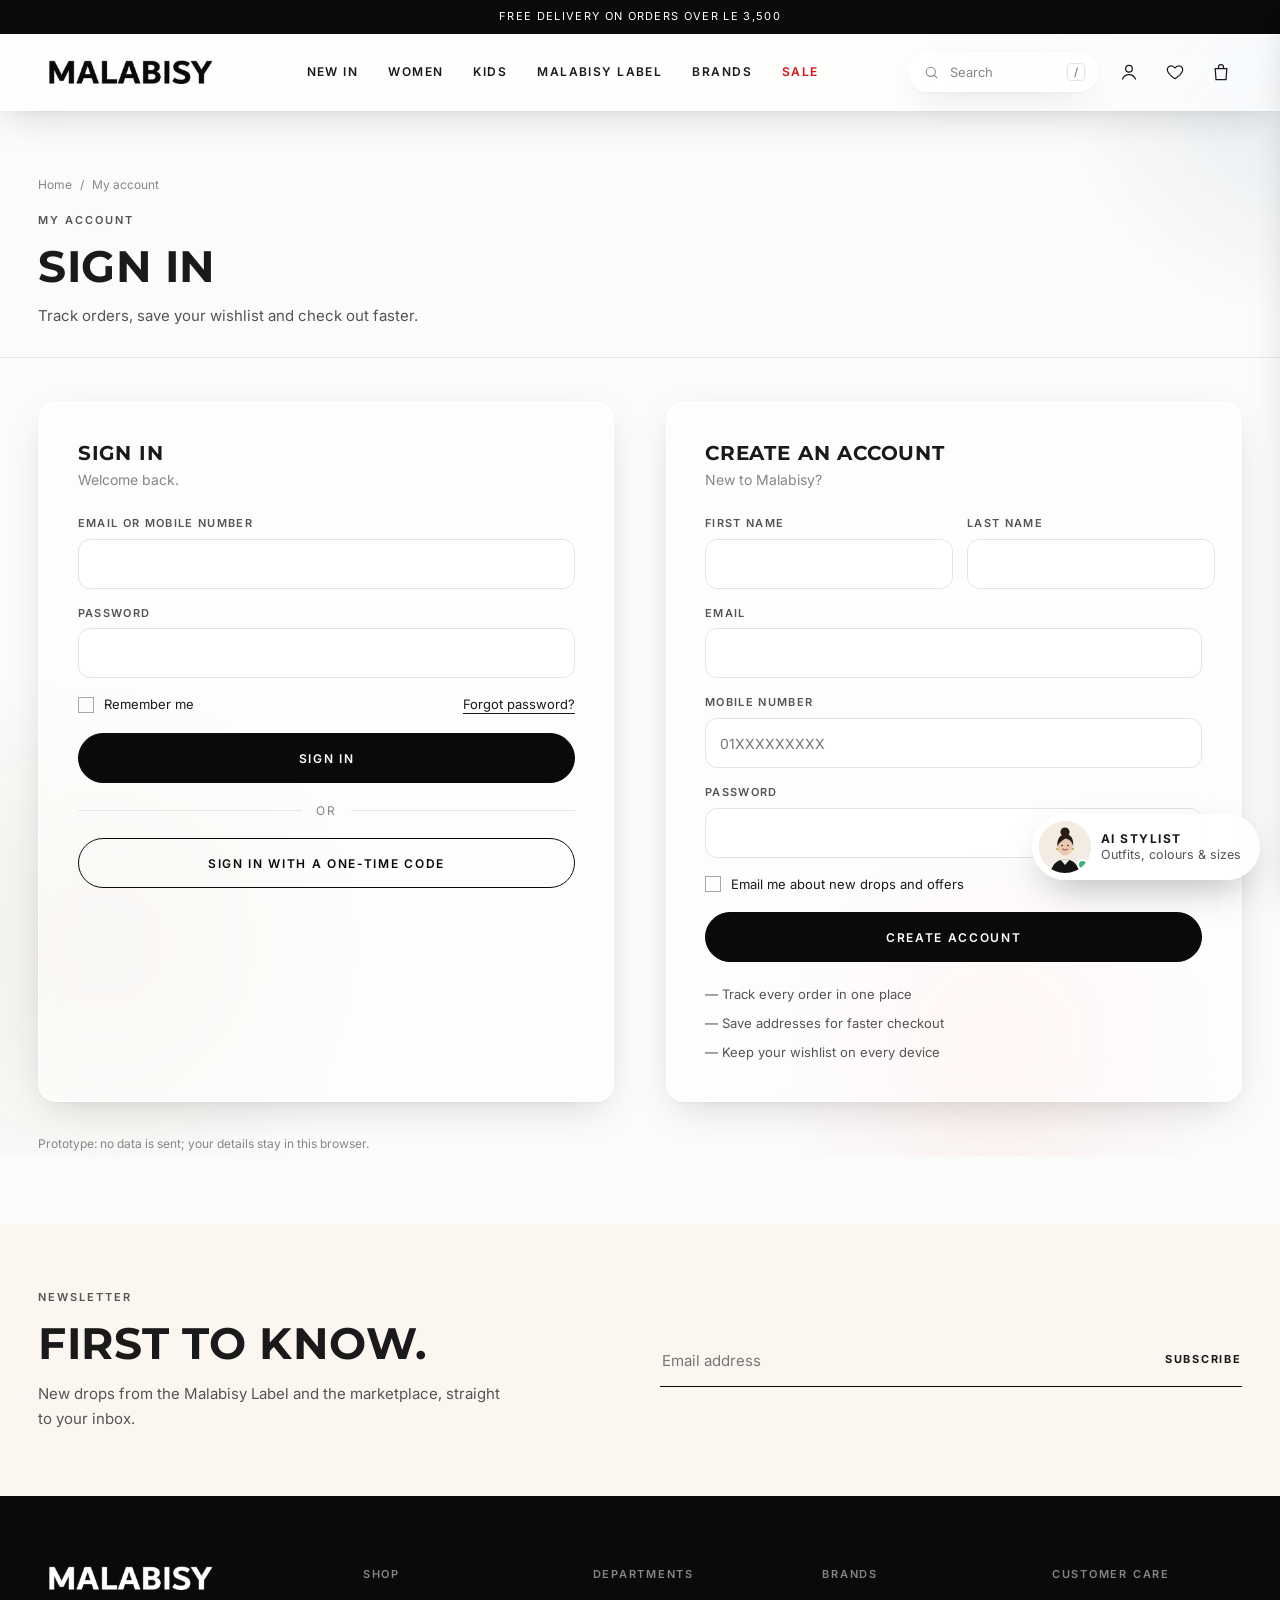
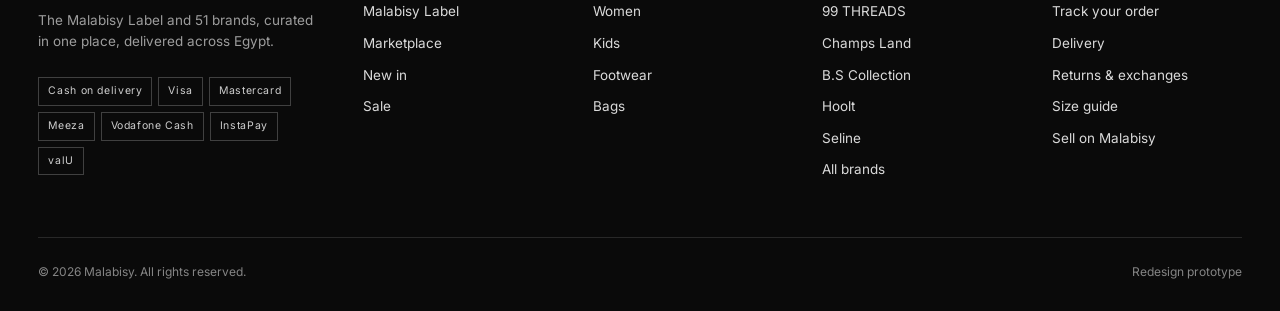
==== commit 06b3a223: "Phone fixes: pop-ups, stylist, brand marquee, header, taps - Page fade-in no longer traps filters an" ====
--- a/account.html
+++ b/account.html
@@ -3,6 +3,7 @@
 <head>
 <meta charset="utf-8">
 <meta name="viewport" content="width=device-width, initial-scale=1">
+<link rel="icon" href="data:,">
 <title>My account | MALABISY</title>
 <meta name="description" content="Shop the Malabisy Label and the best fashion brands in Egypt in one marketplace. Cash on delivery, fast delivery, easy exchanges.">
 <meta name="theme-color" content="#0A0A0A">
--- a/assets/css/malabisy.css
+++ b/assets/css/malabisy.css
@@ -51,20 +51,20 @@
 .lede { font-size: clamp(15px, 1.15vw, 17px); color: var(--grey-700); max-width: 52ch; line-height: 1.7; margin: 0; }
 .muted { color: var(--grey-500); }
 .link { text-decoration: underline; text-underline-offset: 4px; text-decoration-thickness: 1px; }
-.link:hover { text-decoration-thickness: 2px; }
+@media (hover: hover) { .link:hover { text-decoration-thickness: 2px; } }
 .arrow-link { display: inline-flex; align-items: center; gap: 10px; font-size: 12px; font-weight: 600; letter-spacing: .14em; text-transform: uppercase; padding-bottom: 4px; border-bottom: 1px solid currentColor; transition: gap .4s var(--ease); }
-.arrow-link:hover { gap: 16px; }
+@media (hover: hover) { .arrow-link:hover { gap: 16px; } }
 
 /* ---------- buttons ---------- */
 .btn { display: inline-flex; align-items: center; justify-content: center; gap: 10px; height: 50px; padding: 0 30px; font-size: 12px; font-weight: 600; letter-spacing: .14em; text-transform: uppercase; border-radius: var(--r); border: 1px solid var(--black); transition: background .3s var(--ease), color .3s var(--ease), border-color .3s; white-space: nowrap; }
 .btn--black { background: var(--black); color: var(--white); }
-.btn--black:hover { background: var(--ink); background: #2b2b2b; }
+@media (hover: hover) { .btn--black:hover { background: var(--ink); background: #2b2b2b; } }
 .btn--white { background: var(--white); color: var(--black); border-color: var(--white); }
-.btn--white:hover { background: transparent; color: var(--white); }
+@media (hover: hover) { .btn--white:hover { background: transparent; color: var(--white); } }
 .btn--outline { background: transparent; color: var(--black); }
-.btn--outline:hover { background: var(--black); color: var(--white); }
+@media (hover: hover) { .btn--outline:hover { background: var(--black); color: var(--white); } }
 .btn--outline-w { background: transparent; color: var(--white); border-color: rgba(255,255,255,.7); }
-.btn--outline-w:hover { background: var(--white); color: var(--black); }
+@media (hover: hover) { .btn--outline-w:hover { background: var(--white); color: var(--black); } }
 .btn--block { width: 100%; }
 .btn--sm { height: 40px; padding: 0 18px; font-size: 11px; }
 .btn[disabled] { opacity: .4; cursor: not-allowed; }
@@ -81,10 +81,10 @@
 .util__tabs { display: flex; height: 100%; }
 .util__tabs a { display: flex; align-items: center; padding: 0 18px; font-weight: 600; color: var(--grey-500); border-bottom: 2px solid transparent; transition: color .2s; }
 .util__tabs a:first-child { padding-left: 0; }
-.util__tabs a:hover { color: var(--black); }
+@media (hover: hover) { .util__tabs a:hover { color: var(--black); } }
 .util__tabs a.on { color: var(--black); border-bottom-color: var(--black); }
 .util__links { display: flex; gap: 22px; color: var(--grey-700); }
-.util__links a:hover { color: var(--black); }
+@media (hover: hover) { .util__links a:hover { color: var(--black); } }
 
 .hdr { position: sticky; top: 0; z-index: 60; background: var(--white); border-bottom: 1px solid var(--line); transition: transform .45s var(--ease); }
 .hdr.hide { transform: translateY(-100%); }
@@ -93,14 +93,15 @@
 .hdr__nav > li { list-style: none; height: 100%; display: flex; align-items: center; }
 .hdr__nav > li > a { position: relative; padding: 6px 0; }
 .hdr__nav > li > a::after { content: ""; position: absolute; left: 0; right: 0; bottom: 0; height: 1px; background: currentColor; transform: scaleX(0); transform-origin: left; transition: transform .35s var(--ease); }
-.hdr__nav > li:hover > a::after, .hdr__nav > li > a.on::after { transform: scaleX(1); }
+.hdr__nav > li > a.on::after { transform: scaleX(1); }
+@media (hover: hover) { .hdr__nav > li:hover > a::after { transform: scaleX(1); } }
 .hdr__nav .sale { color: var(--red); }
 ul.hdr__nav { margin: 0; padding: 0; }
 .logo { display: block; justify-self: center; }
 .logo img { height: 26px; width: auto; mix-blend-mode: multiply; }
 .hdr__act { display: flex; justify-content: flex-end; align-items: center; gap: 4px; }
 .ibtn { width: 42px; height: 42px; display: grid; place-items: center; position: relative; border-radius: 50%; transition: background .2s; }
-.ibtn:hover { background: var(--grey-50); }
+@media (hover: hover) { .ibtn:hover { background: var(--grey-50); } }
 .ibtn svg { width: 20px; height: 20px; }
 .count { position: absolute; top: 5px; right: 3px; min-width: 17px; height: 17px; padding: 0 4px; border-radius: 9px; background: var(--black); color: var(--white); font-size: 10px; font-weight: 700; display: grid; place-items: center; transform: scale(0); transition: transform .35s var(--ease-out); }
 .count.has { transform: scale(1); }
@@ -110,14 +111,15 @@
 
 /* mega menu */
 .mega { position: absolute; left: 0; right: 0; top: 100%; background: var(--white); border-top: 1px solid var(--line); border-bottom: 1px solid var(--line); opacity: 0; visibility: hidden; transform: translateY(-6px); transition: opacity .3s var(--ease), transform .3s var(--ease), visibility .3s; box-shadow: 0 30px 40px -30px rgba(0,0,0,.18); }
-.hdr__nav > li:hover .mega, .hdr__nav > li:focus-within .mega { opacity: 1; visibility: visible; transform: none; }
+.hdr__nav > li:focus-within .mega { opacity: 1; visibility: visible; transform: none; }
+@media (hover: hover) { .hdr__nav > li:hover .mega { opacity: 1; visibility: visible; transform: none; } }
 .mega .wrap { display: grid; grid-template-columns: repeat(4, 1fr) 1.4fr; gap: 40px; padding-block: 36px 44px; text-transform: none; letter-spacing: 0; font-weight: 400; }
 .mega h4 { margin: 0 0 14px; font-size: 11px; font-weight: 700; letter-spacing: .16em; text-transform: uppercase; }
 .mega ul { list-style: none; margin: 0; padding: 0; display: grid; gap: 9px; font-size: 13.5px; color: var(--grey-700); }
-.mega ul a:hover { color: var(--black); text-decoration: underline; text-underline-offset: 3px; }
+@media (hover: hover) { .mega ul a:hover { color: var(--black); text-decoration: underline; text-underline-offset: 3px; } }
 .mega__feat { position: relative; display: block; overflow: hidden; background: var(--grey-50); }
 .mega__feat img { width: 100%; height: 260px; object-fit: cover; object-position: top; transition: transform 1.2s var(--ease); }
-.mega__feat:hover img { transform: scale(1.04); }
+@media (hover: hover) { .mega__feat:hover img { transform: scale(1.04); } }
 .mega__feat span { position: absolute; left: 16px; bottom: 14px; color: var(--white); font-size: 11px; font-weight: 700; letter-spacing: .16em; text-transform: uppercase; text-shadow: 0 1px 12px rgba(0,0,0,.4); }
 
 /* search */
@@ -130,7 +132,7 @@
 .search__body { overflow: auto; flex: 1; }
 .search__body .wrap { display: grid; grid-template-columns: 240px 1fr; gap: 50px; padding-block: 36px; }
 .search__sugg { display: grid; gap: 10px; align-content: start; font-size: 14px; }
-.search__sugg a:hover { text-decoration: underline; }
+@media (hover: hover) { .search__sugg a:hover { text-decoration: underline; } }
 .search__res { display: grid; grid-template-columns: repeat(auto-fill, minmax(170px, 1fr)); gap: 24px; }
 
 /* =========================================================
@@ -169,7 +171,7 @@
 .worlds { display: grid; grid-template-columns: 1fr 1fr; gap: clamp(12px, 1.6vw, 24px); }
 .world { position: relative; display: block; overflow: hidden; background: var(--grey-50); aspect-ratio: 4 / 5; color: var(--white); }
 .world img { position: absolute; inset: 0; width: 100%; height: 100%; object-fit: cover; object-position: top; transition: transform 1.6s var(--ease); }
-.world:hover img { transform: scale(1.045); }
+@media (hover: hover) { .world:hover img { transform: scale(1.045); } }
 .world::after { content: ""; position: absolute; inset: 0; background: linear-gradient(180deg, transparent 45%, rgba(0,0,0,.62)); }
 .world__copy { position: absolute; z-index: 1; left: clamp(20px, 3vw, 44px); right: clamp(20px, 3vw, 44px); bottom: clamp(22px, 3vw, 44px); display: grid; gap: 12px; }
 .world__copy .kicker { color: rgba(255,255,255,.75); margin: 0; }
@@ -183,7 +185,7 @@
 .carousel__track > * { scroll-snap-align: start; }
 .carousel__nav { display: flex; gap: 8px; }
 .carousel__nav button { width: 44px; height: 44px; border: 1px solid var(--grey-200); border-radius: 50%; display: grid; place-items: center; transition: all .25s; }
-.carousel__nav button:hover { background: var(--black); color: var(--white); border-color: var(--black); }
+@media (hover: hover) { .carousel__nav button:hover { background: var(--black); color: var(--white); border-color: var(--black); } }
 .carousel__bar { height: 1px; background: var(--grey-200); margin-top: 28px; position: relative; overflow: hidden; }
 .carousel__bar i { position: absolute; top: 0; left: 0; height: 100%; background: var(--black); width: 20%; transition: transform .3s var(--ease); }
 
@@ -192,7 +194,7 @@
 .cat { display: block; }
 .cat__img { aspect-ratio: 3 / 4; overflow: hidden; background: var(--grey-50); }
 .cat__img img { width: 100%; height: 100%; object-fit: contain; mix-blend-mode: multiply; transition: transform 1.2s var(--ease); }
-.cat:hover .cat__img img { transform: scale(1.05); }
+@media (hover: hover) { .cat:hover .cat__img img { transform: scale(1.05); } }
 .cat__lbl { display: flex; justify-content: space-between; margin-top: 12px; font-size: 12px; font-weight: 600; letter-spacing: .12em; text-transform: uppercase; }
 .cat__lbl span { color: var(--grey-500); font-weight: 400; letter-spacing: 0; }
 
@@ -201,8 +203,8 @@
 .bindex a { display: flex; justify-content: space-between; align-items: baseline; padding: 18px 0; border-bottom: 1px solid var(--line); transition: color .3s; }
 .bindex a b { font-family: var(--f-display); font-size: clamp(18px, 2vw, 28px); font-weight: 700; text-transform: uppercase; letter-spacing: .01em; }
 .bindex a span { font-size: 12px; color: var(--grey-500); }
-.bindex:hover a { color: var(--grey-400); }
-.bindex a:hover { color: var(--black); padding-left: 14px; }
+@media (hover: hover) { .bindex:hover a { color: var(--grey-400); } }
+@media (hover: hover) { .bindex a:hover { color: var(--black); padding-left: 14px; } }
 .peek { position: fixed; z-index: 90; width: 220px; aspect-ratio: 3/4; pointer-events: none; background: var(--grey-50); opacity: 0; transform: translate(-50%, -50%) scale(.92); transition: opacity .3s var(--ease), transform .3s var(--ease); box-shadow: 0 24px 50px -20px rgba(0,0,0,.35); }
 .peek.on { opacity: 1; transform: translate(-50%, -50%) scale(1); }
 .peek img { width: 100%; height: 100%; object-fit: contain; mix-blend-mode: multiply; }
@@ -211,8 +213,8 @@
 .edits { display: grid; grid-template-columns: repeat(3, 1fr); border-top: 1px solid var(--black); border-bottom: 1px solid var(--black); }
 .edit { padding: clamp(28px, 4vw, 56px) clamp(20px, 3vw, 40px); display: grid; gap: 12px; transition: background .4s var(--ease), color .4s var(--ease); }
 .edit + .edit { border-left: 1px solid var(--line); }
-.edit:hover { background: var(--black); color: var(--white); }
-.edit:hover .muted { color: rgba(255,255,255,.6); }
+@media (hover: hover) { .edit:hover { background: var(--black); color: var(--white); } }
+@media (hover: hover) { .edit:hover .muted { color: rgba(255,255,255,.6); } }
 .edit b { font-family: var(--f-display); font-size: clamp(30px, 3.4vw, 52px); font-weight: 800; text-transform: uppercase; line-height: 1; }
 
 /* services */
@@ -232,9 +234,9 @@
 .card__media { display: block; position: relative; aspect-ratio: 3 / 4; background: var(--grey-50); overflow: hidden; }
 .card__media img { position: absolute; inset: 0; width: 100%; height: 100%; object-fit: contain; mix-blend-mode: multiply; transition: opacity .6s var(--ease), transform 1.2s var(--ease); }
 .card__media img.alt { opacity: 0; }
-.card:hover .card__media img.alt { opacity: 1; }
-.card:hover .card__media img.main.has-alt { opacity: 0; }
-.card:hover .card__media img:only-of-type, .card:hover .card__media img.main:not(.has-alt) { transform: scale(1.04); }
+@media (hover: hover) { .card:hover .card__media img.alt { opacity: 1; } }
+@media (hover: hover) { .card:hover .card__media img.main.has-alt { opacity: 0; } }
+@media (hover: hover) { .card:hover .card__media img:only-of-type, .card:hover .card__media img.main:not(.has-alt) { transform: scale(1.04); } }
 .card__tags { position: absolute; top: 12px; left: 12px; display: flex; flex-direction: column; gap: 4px; align-items: flex-start; z-index: 2; }
 .tag { font-size: 10px; font-weight: 700; letter-spacing: .12em; text-transform: uppercase; background: var(--white); padding: 3px 7px; }
 .tag--red { background: var(--red); color: var(--white); }
@@ -243,15 +245,16 @@
 .card__wish svg { width: 18px; height: 18px; }
 .wish-on svg { fill: var(--black); }
 .card__quick { position: absolute; left: 0; right: 0; bottom: 0; z-index: 2; background: rgba(255,255,255,.96); padding: 12px; transform: translateY(101%); transition: transform .45s var(--ease); }
-.card:hover .card__quick, .card:focus-within .card__quick { transform: none; }
+.card:focus-within .card__quick { transform: none; }
+@media (hover: hover) { .card:hover .card__quick { transform: none; } }
 .card__quick p { margin: 0 0 8px; font-size: 10px; font-weight: 700; letter-spacing: .14em; text-transform: uppercase; text-align: center; }
 .card__sizes { display: flex; flex-wrap: wrap; gap: 4px; justify-content: center; }
 .card__sizes button { min-width: 36px; height: 30px; padding: 0 6px; border: 1px solid var(--grey-200); font-size: 11.5px; transition: all .2s; }
-.card__sizes button:hover { background: var(--black); color: var(--white); border-color: var(--black); }
+@media (hover: hover) { .card__sizes button:hover { background: var(--black); color: var(--white); border-color: var(--black); } }
 .card__sizes button:disabled { color: var(--grey-400); text-decoration: line-through; pointer-events: none; }
 .card__body { padding-top: 14px; display: grid; gap: 3px; }
 .card__brand { font-size: 11px; font-weight: 700; letter-spacing: .14em; text-transform: uppercase; }
-.card__brand:hover { text-decoration: underline; text-underline-offset: 3px; }
+@media (hover: hover) { .card__brand:hover { text-decoration: underline; text-underline-offset: 3px; } }
 .card__title { color: var(--grey-700); font-size: 13.5px; line-height: 1.45; display: -webkit-box; -webkit-line-clamp: 1; -webkit-box-orient: vertical; overflow: hidden; }
 .price { display: flex; gap: 8px; align-items: baseline; font-size: 13.5px; font-weight: 600; margin-top: 2px; }
 .price s { color: var(--grey-500); font-weight: 400; }
@@ -264,10 +267,10 @@
 .phead { padding-block: clamp(36px, 5vw, 70px) 28px; border-bottom: 1px solid var(--line); }
 .phead__row { display: flex; justify-content: space-between; align-items: flex-end; gap: 30px; flex-wrap: wrap; }
 .crumbs { font-size: 12px; color: var(--grey-500); display: flex; gap: 8px; flex-wrap: wrap; margin-bottom: 18px; }
-.crumbs a:hover { color: var(--black); }
+@media (hover: hover) { .crumbs a:hover { color: var(--black); } }
 .qnav { display: flex; gap: 8px; flex-wrap: wrap; margin-top: 26px; }
 .pill { height: 36px; padding: 0 16px; border: 1px solid var(--grey-200); border-radius: 18px; font-size: 12.5px; display: inline-flex; align-items: center; gap: 8px; transition: all .2s; white-space: nowrap; }
-.pill:hover { border-color: var(--black); }
+@media (hover: hover) { .pill:hover { border-color: var(--black); } }
 .pill.on { background: var(--black); color: var(--white); border-color: var(--black); }
 .pill .x { font-size: 11px; opacity: .7; }
 
@@ -290,7 +293,7 @@
 .fsearch:focus { border-color: var(--black); }
 .sizes { display: flex; flex-wrap: wrap; gap: 6px; }
 .sizes button { min-width: 42px; height: 36px; padding: 0 8px; border: 1px solid var(--grey-200); font-size: 12.5px; transition: all .15s; }
-.sizes button:hover { border-color: var(--black); }
+@media (hover: hover) { .sizes button:hover { border-color: var(--black); } }
 .sizes button.on { background: var(--black); color: var(--white); border-color: var(--black); }
 .prange { display: grid; grid-template-columns: 1fr auto 1fr; gap: 8px; align-items: center; }
 .prange input { width: 100%; height: 38px; border: 1px solid var(--grey-200); padding: 0 10px; outline: none; }
@@ -309,20 +312,20 @@
 /* brands A–Z */
 .az { display: flex; flex-wrap: wrap; gap: 4px; position: sticky; top: 76px; background: var(--white); padding: 14px 0; z-index: 5; border-bottom: 1px solid var(--line); }
 .az a { width: 34px; height: 34px; display: grid; place-items: center; font-size: 12.5px; font-weight: 600; border-radius: 50%; }
-.az a:hover { background: var(--black); color: var(--white); }
+@media (hover: hover) { .az a:hover { background: var(--black); color: var(--white); } }
 .az a.dim { color: var(--grey-200); pointer-events: none; }
 .letter { display: grid; grid-template-columns: 120px 1fr; gap: 30px; padding: 34px 0; border-bottom: 1px solid var(--line); scroll-margin-top: 150px; }
 .letter h3 { margin: 0; font-family: var(--f-display); font-size: 44px; font-weight: 800; line-height: 1; }
 .letter ul { list-style: none; margin: 0; padding: 0; columns: 3; column-gap: 40px; }
 .letter li { break-inside: avoid; padding: 6px 0; }
 .letter li a { display: flex; justify-content: space-between; gap: 10px; font-size: 15px; }
-.letter li a:hover b { text-decoration: underline; text-underline-offset: 3px; }
+@media (hover: hover) { .letter li a:hover b { text-decoration: underline; text-underline-offset: 3px; } }
 .letter li span { color: var(--grey-500); font-size: 12px; }
 .featured-brands { display: grid; grid-template-columns: repeat(4, 1fr); gap: 16px; }
 .fbrand { display: block; }
 .fbrand__img { aspect-ratio: 1; background: var(--grey-50); overflow: hidden; display: grid; grid-template-columns: 1fr 1fr; gap: 2px; }
 .fbrand__img img { width: 100%; height: 100%; object-fit: contain; mix-blend-mode: multiply; aspect-ratio: 1; transition: transform 1s var(--ease); }
-.fbrand:hover .fbrand__img img { transform: scale(1.05); }
+@media (hover: hover) { .fbrand:hover .fbrand__img img { transform: scale(1.05); } }
 .fbrand__name { display: flex; justify-content: space-between; margin-top: 12px; font-size: 12px; font-weight: 700; letter-spacing: .12em; text-transform: uppercase; }
 .fbrand__name span { font-weight: 400; color: var(--grey-500); letter-spacing: 0; }
 
@@ -345,10 +348,10 @@
 .gallery button { position: relative; aspect-ratio: 3 / 4; background: var(--grey-50); overflow: hidden; cursor: zoom-in; }
 .gallery button:first-child { grid-column: span 2; aspect-ratio: 4 / 4.4; }
 .gallery img { width: 100%; height: 100%; object-fit: contain; mix-blend-mode: multiply; transition: transform .8s var(--ease); }
-.gallery button:hover img { transform: scale(1.03); }
+@media (hover: hover) { .gallery button:hover img { transform: scale(1.03); } }
 .pinfo { position: sticky; top: 100px; display: grid; gap: 22px; }
 .pinfo__brand { font-size: 12px; font-weight: 700; letter-spacing: .16em; text-transform: uppercase; }
-.pinfo__brand:hover { text-decoration: underline; text-underline-offset: 3px; }
+@media (hover: hover) { .pinfo__brand:hover { text-decoration: underline; text-underline-offset: 3px; } }
 .pinfo h1 { margin: 6px 0 0; font-size: clamp(20px, 1.8vw, 26px); font-weight: 500; line-height: 1.35; letter-spacing: -.005em; }
 .pinfo .price { font-size: 18px; margin-top: 12px; }
 .pinfo .price s { font-size: 15px; }
@@ -356,7 +359,7 @@
 .opt-lbl b { font-weight: 600; letter-spacing: .1em; text-transform: uppercase; font-size: 11px; }
 .psizes { display: grid; grid-template-columns: repeat(auto-fill, minmax(62px, 1fr)); gap: 6px; }
 .psizes button { height: 46px; border: 1px solid var(--grey-200); font-size: 13px; transition: all .15s; position: relative; }
-.psizes button:hover { border-color: var(--black); }
+@media (hover: hover) { .psizes button:hover { border-color: var(--black); } }
 .psizes button.on { background: var(--black); color: var(--white); border-color: var(--black); }
 .psizes button:disabled { color: var(--grey-400); background: linear-gradient(to top right, transparent calc(50% - .5px), var(--grey-200) 50%, transparent calc(50% + .5px)); cursor: not-allowed; }
 .psizes.err { animation: nudge .4s; }
@@ -364,7 +367,7 @@
 .msg { font-size: 12.5px; color: var(--red); min-height: 18px; margin-top: 8px; }
 .buy { display: grid; grid-template-columns: 1fr 50px; gap: 8px; }
 .wishbtn { width: 50px; height: 50px; border: 1px solid var(--grey-200); display: grid; place-items: center; }
-.wishbtn:hover { border-color: var(--black); }
+@media (hover: hover) { .wishbtn:hover { border-color: var(--black); } }
 .sold { border: 1px solid var(--line); padding: 16px 18px; display: grid; grid-template-columns: auto 1fr auto; gap: 14px; align-items: center; font-size: 13px; }
 .sold__badge { width: 44px; height: 44px; border-radius: 50%; background: var(--black); color: var(--white); display: grid; place-items: center; font-family: var(--f-display); font-weight: 800; font-size: 14px; overflow: hidden; }
 .sold__badge img { width: 34px; filter: invert(1); mix-blend-mode: screen; }
@@ -505,7 +508,7 @@
 .ftr h4 { margin: 0 0 18px; font-size: 11px; letter-spacing: .16em; text-transform: uppercase; color: rgba(255,255,255,.5); font-weight: 600; }
 .ftr ul { list-style: none; margin: 0; padding: 0; display: grid; gap: 10px; font-size: 13.5px; }
 .ftr ul a { color: rgba(255,255,255,.85); }
-.ftr ul a:hover { color: var(--white); text-decoration: underline; text-underline-offset: 3px; }
+@media (hover: hover) { .ftr ul a:hover { color: var(--white); text-decoration: underline; text-underline-offset: 3px; } }
 .ftr__pay { display: flex; flex-wrap: wrap; gap: 6px; margin-top: 24px; }
 .ftr__pay span { font-size: 10.5px; letter-spacing: .06em; border: 1px solid rgba(255,255,255,.22); padding: 5px 9px; color: rgba(255,255,255,.8); }
 .ftr__bot { display: flex; justify-content: space-between; gap: 16px; flex-wrap: wrap; border-top: 1px solid rgba(255,255,255,.12); margin-top: 56px; padding-top: 24px; font-size: 12px; color: rgba(255,255,255,.5); }
@@ -584,7 +587,7 @@
 .ltile img { width: 100%; height: 100%; object-fit: cover; }
 .ltile--own img { object-fit: contain; padding: 0 16%; mix-blend-mode: multiply; }
 .ltile__word { font-family: var(--f-display); font-weight: 700; text-transform: uppercase; letter-spacing: .12em; font-size: clamp(11px, 1vw, 14px); text-align: center; padding: 0 10px; line-height: 1.3; }
-a:hover .ltile, button:hover .ltile { border-color: var(--black); }
+@media (hover: hover) { a:hover .ltile, button:hover .ltile { border-color: var(--black); } }
 .logo-wall { display: grid; grid-template-columns: repeat(3, 1fr); gap: 8px; width: 100%; }
 
 /* hero A — campaign shown as designed, CTA bar below */
@@ -610,7 +613,7 @@
 .heroC__col { display: flex; flex-direction: column; }
 .heroC__media { position: relative; aspect-ratio: 5 / 4; overflow: hidden; background: var(--grey-50); }
 .heroC__media img { position: absolute; inset: 0; width: 100%; height: 100%; object-fit: cover; object-position: center 40%; transition: transform 1.6s var(--ease); }
-.heroC__col:hover .heroC__media img { transform: scale(1.03); }
+@media (hover: hover) { .heroC__col:hover .heroC__media img { transform: scale(1.03); } }
 .heroC__media--logos { display: grid; place-items: center; padding: clamp(20px, 5vw, 64px); }
 .heroC__media--logos img { position: static; transform: none !important; }
 .heroC__cap { display: flex; justify-content: space-between; align-items: flex-end; gap: 20px; padding: 22px 0 8px; flex-wrap: wrap; }
@@ -619,10 +622,10 @@
 /* how it works */
 .how { display: grid; grid-template-columns: 1fr 1fr; gap: clamp(12px, 1.6vw, 24px); }
 .how__col { display: grid; grid-template-rows: auto 1fr; border: 1px solid var(--line); transition: border-color .3s var(--ease); }
-.how__col:hover { border-color: var(--black); }
+@media (hover: hover) { .how__col:hover { border-color: var(--black); } }
 .how__media { aspect-ratio: 16 / 10; overflow: hidden; background: var(--grey-50); position: relative; }
 .how__media img { width: 100%; height: 100%; object-fit: cover; object-position: center 20%; transition: transform 1.6s var(--ease); }
-.how__col:hover .how__media img { transform: scale(1.03); }
+@media (hover: hover) { .how__col:hover .how__media img { transform: scale(1.03); } }
 .how__media--logos { display: grid; place-items: center; padding: clamp(18px, 4vw, 48px); }
 .how__media--logos .logo-wall img { transform: none !important; }
 .how__body { padding: clamp(22px, 2.6vw, 36px); display: grid; gap: 14px; align-content: start; justify-items: start; }
@@ -665,7 +668,7 @@
 .hero-switch { position: fixed; left: 20px; bottom: 20px; z-index: 95; display: flex; align-items: center; gap: 2px; padding: 5px; background: var(--black); color: var(--white); box-shadow: 0 16px 40px -16px rgba(0,0,0,.5); font-size: 10.5px; font-weight: 600; letter-spacing: .1em; text-transform: uppercase; }
 .hero-switch > span { padding: 0 10px; color: rgba(255,255,255,.55); }
 .hero-switch button { padding: 9px 12px; color: rgba(255,255,255,.75); letter-spacing: .08em; }
-.hero-switch button:hover { color: var(--white); }
+@media (hover: hover) { .hero-switch button:hover { color: var(--white); } }
 .hero-switch button.on { background: var(--white); color: var(--black); }
 
 @media (max-width: 1200px) { .brandgrid { grid-template-columns: repeat(4, 1fr); } }
@@ -694,7 +697,7 @@
 .hdr__nav > li > a.on { color: var(--black); }
 .hdr__nav > li > a.on::after { transform: scaleX(1); }
 .sbox { display: inline-flex; align-items: center; gap: 10px; height: 40px; padding: 0 12px 0 14px; border: 1px solid var(--grey-200); border-radius: 20px; color: var(--grey-500); font-size: 13px; min-width: 190px; margin-right: 6px; transition: border-color .2s; }
-.sbox:hover { border-color: var(--black); color: var(--black); }
+@media (hover: hover) { .sbox:hover { border-color: var(--black); color: var(--black); } }
 .sbox svg { width: 17px; height: 17px; flex: none; }
 .sbox span { flex: 1; text-align: left; }
 .sbox kbd { font: 600 11px var(--f-ui); border: 1px solid var(--grey-200); border-radius: 4px; padding: 1px 6px; color: var(--grey-500); }
@@ -707,12 +710,13 @@
 .bfind__res { position: absolute; left: 0; right: 0; top: 100%; background: var(--white); border: 1px solid var(--black); border-top: 0; z-index: 5; display: none; max-height: 280px; overflow: auto; }
 .bfind__res.on { display: block; }
 .bfind__res a { display: flex; justify-content: space-between; padding: 10px 14px; font-size: 13.5px; text-transform: none; letter-spacing: 0; font-weight: 400; }
-.bfind__res a:hover, .bfind__res a:focus { background: var(--grey-50); outline: none; }
+.bfind__res a:focus { background: var(--grey-50); outline: none; }
+@media (hover: hover) { .bfind__res a:hover { background: var(--grey-50); outline: none; } }
 .bfind__res a span { color: var(--grey-500); font-size: 12px; }
 .bfind--lg input { height: 52px; font-size: 15px; }
 .azgrid { display: grid; grid-template-columns: repeat(9, 1fr); gap: 4px; }
 .azgrid a, .azgrid span { aspect-ratio: 1; display: grid; place-items: center; font-size: 13px; font-weight: 600; letter-spacing: 0; border: 1px solid var(--line); }
-.azgrid a:hover { background: var(--black); color: var(--white); border-color: var(--black); }
+@media (hover: hover) { .azgrid a:hover { background: var(--black); color: var(--white); border-color: var(--black); } }
 .azgrid span { color: var(--grey-200); border-color: transparent; }
 .azgrid--lg { margin-top: 16px; }
 .how__media--finder { display: grid; place-items: center; padding: clamp(20px, 4vw, 48px); background: var(--grey-50); aspect-ratio: auto; min-height: 100%; }
@@ -727,7 +731,7 @@
 .carousel__arrow { position: absolute; top: calc((100% - 120px) / 2); z-index: 3; width: 46px; height: 46px; border-radius: 50%; background: var(--white); border: 1px solid var(--grey-200); display: grid; place-items: center; box-shadow: 0 8px 22px -10px rgba(0,0,0,.35); transition: opacity .25s, background .2s, color .2s; }
 .carousel__arrow--prev { left: -22px; }
 .carousel__arrow--next { right: -22px; }
-.carousel__arrow:hover { background: var(--black); color: var(--white); border-color: var(--black); }
+@media (hover: hover) { .carousel__arrow:hover { background: var(--black); color: var(--white); border-color: var(--black); } }
 .carousel__arrow:disabled { opacity: 0; pointer-events: none; }
 
 /* search */
@@ -741,13 +745,15 @@
 .sgroup { display: grid; gap: 4px; }
 .sgroup .kicker { margin: 0 0 6px; }
 .sgroup a { padding: 5px 0; font-size: 14px; }
-.sgroup a:hover, .sgroup a:focus { text-decoration: underline; text-underline-offset: 3px; outline: none; }
+.sgroup a:focus { text-decoration: underline; text-underline-offset: 3px; outline: none; }
+@media (hover: hover) { .sgroup a:hover { text-decoration: underline; text-underline-offset: 3px; outline: none; } }
 .sgroup__h { display: flex; justify-content: space-between; align-items: baseline; margin-bottom: 14px; }
 .sgroup__h .kicker { margin: 0; }
 mark { background: none; color: var(--black); font-weight: 700; }
 .sres-grid { display: grid; grid-template-columns: repeat(3, 1fr); gap: 4px 24px; }
 .sres { display: grid; grid-template-columns: 64px 1fr; gap: 14px; align-items: center; padding: 10px; margin: 0 -10px; transition: background .15s; }
-.sres:hover, .sres:focus { background: var(--grey-50); outline: none; }
+.sres:focus { background: var(--grey-50); outline: none; }
+@media (hover: hover) { .sres:hover { background: var(--grey-50); outline: none; } }
 .sres__img { aspect-ratio: 3/4; background: var(--grey-50); }
 .sres__img img { width: 100%; height: 100%; object-fit: contain; mix-blend-mode: multiply; }
 .sres__t { display: grid; gap: 2px; font-size: 13px; min-width: 0; }
@@ -773,12 +779,13 @@
 .acc__me span { color: var(--grey-500); font-size: 12.5px; word-break: break-all; }
 .acc__nav a, .acc__nav button { display: flex; justify-content: space-between; padding: 14px 0; border-bottom: 1px solid var(--line); font-size: 12px; font-weight: 600; letter-spacing: .12em; text-transform: uppercase; text-align: left; color: var(--grey-700); }
 .acc__nav a span { color: var(--grey-500); font-weight: 400; }
-.acc__nav a.on, .acc__nav a:hover { color: var(--black); }
+.acc__nav a.on { color: var(--black); }
+@media (hover: hover) { .acc__nav a:hover { color: var(--black); } }
 .acc__nav a.on { box-shadow: inset 2px 0 0 var(--black); padding-left: 12px; }
 .acc__nav button { color: var(--red); }
 .acc-stats { display: grid; grid-template-columns: repeat(3, 1fr); gap: 12px; margin-top: 26px; }
 .acc-stats a { border: 1px solid var(--line); padding: 22px; transition: border-color .2s; }
-.acc-stats a:hover { border-color: var(--black); }
+@media (hover: hover) { .acc-stats a:hover { border-color: var(--black); } }
 .acc-stats b { display: block; font-family: var(--f-display); font-size: 30px; line-height: 1.1; }
 .acc-stats span { font-size: 11px; letter-spacing: .14em; text-transform: uppercase; color: var(--grey-500); }
 .acc-empty { border: 1px dashed var(--grey-200); padding: 40px; text-align: center; display: grid; gap: 14px; justify-items: center; color: var(--grey-700); }
@@ -815,10 +822,10 @@
 @media (max-width: 600px) { .sres-grid { grid-template-columns: 1fr; } .acc-stats { grid-template-columns: 1fr; } .azgrid { grid-template-columns: repeat(7, 1fr); } }
 #q::-webkit-search-cancel-button { display: none; }
 .bcell { border: 1px solid var(--line); background: var(--white); gap: 0; transition: border-color .25s; }
-.bcell:hover { border-color: var(--black); }
+@media (hover: hover) { .bcell:hover { border-color: var(--black); } }
 .bcell__img { display: block; aspect-ratio: 3 / 4; overflow: hidden; background: var(--white); }
 .bcell__img img { width: 100%; height: 100%; object-fit: contain; transition: transform 1s var(--ease); }
-.bcell:hover .bcell__img img { transform: scale(1.04); }
+@media (hover: hover) { .bcell:hover .bcell__img img { transform: scale(1.04); } }
 .ltile--bar { aspect-ratio: auto !important; height: 64px; border: 0; border-top: 1px solid var(--line); }
 .ltile--bar img { transform: scale(1.9); }
 .bcell__n { padding: 0 12px 12px; color: var(--grey-500); font-size: 11.5px; }
@@ -869,7 +876,7 @@
   background: radial-gradient(240px circle at var(--gx, 50%) var(--gy, 0%), rgba(255,255,255,.55), transparent 60%);
   opacity: 0; transition: opacity .5s var(--ease);
 }
-.glass:hover::after { opacity: 1; }
+@media (hover: hover) { .glass:hover::after { opacity: 1; } }
 .glass--dark {
   --glass-bg: rgba(18, 18, 18, .38); --glass-line: rgba(255,255,255,.22);
   color: var(--white);
@@ -878,11 +885,11 @@
 .glass--dark::after { background: radial-gradient(260px circle at var(--gx, 50%) var(--gy, 0%), rgba(255,255,255,.22), transparent 60%); }
 
 .btn--glass { background: rgba(255,255,255,.14); color: var(--white); border-color: rgba(255,255,255,.45); -webkit-backdrop-filter: blur(10px); backdrop-filter: blur(10px); }
-.btn--glass:hover { background: rgba(255,255,255,.28); }
+@media (hover: hover) { .btn--glass:hover { background: rgba(255,255,255,.28); } }
 .btn { border-radius: 999px; transition: background .3s var(--ease), color .3s var(--ease), border-color .3s, transform .25s var(--ease), box-shadow .3s; }
-.btn:hover { transform: translateY(-1px); }
+@media (hover: hover) { .btn:hover { transform: translateY(-1px); } }
 .btn:active { transform: translateY(0) scale(.98); }
-.btn--black:hover { box-shadow: 0 10px 24px -10px rgba(0,0,0,.5); }
+@media (hover: hover) { .btn--black:hover { box-shadow: 0 10px 24px -10px rgba(0,0,0,.5); } }
 
 /* =========================================================
    HEADER — logo left, floats as a liquid-glass bar on scroll
@@ -909,10 +916,10 @@
 .hdr__nav > li { position: static; }
 .hdr__nav > li > a { padding: 8px 12px; border-radius: 999px; transition: background .25s; }
 .hdr__nav > li > a::after { left: 12px; right: 12px; bottom: 4px; }
-.hdr__nav > li:hover > a { background: rgba(255,255,255,.6); }
+@media (hover: hover) { .hdr__nav > li:hover > a { background: rgba(255,255,255,.6); } }
 .hdr__nav { gap: 6px; }
 .sbox { position: relative; --glass-bg: rgba(255,255,255,.5); }
-.ibtn:hover { background: rgba(255,255,255,.7); }
+@media (hover: hover) { .ibtn:hover { background: rgba(255,255,255,.7); } }
 
 /* home: the campaign sits under the glass header */
 .is-home .heroA { margin-top: -76px; }
@@ -938,10 +945,10 @@
 .mq__row { overflow: hidden; padding: 6px 0; -webkit-mask-image: linear-gradient(90deg, transparent, #000 8%, #000 92%, transparent); mask-image: linear-gradient(90deg, transparent, #000 8%, #000 92%, transparent); }
 .mq__track { display: flex; gap: 14px; width: max-content; animation: mq 70s linear infinite; }
 .mq__row--rev .mq__track { animation-direction: reverse; animation-duration: 80s; }
-.mq:hover .mq__track { animation-play-state: paused; }
+@media (hover: hover) { .mq:hover .mq__track { animation-play-state: paused; } }
 @keyframes mq { to { transform: translateX(calc(-50% - 7px)); } }
 .mq__item { position: relative; flex: 0 0 auto; width: 168px; border-radius: 16px; overflow: hidden; transition: transform .4s var(--ease), box-shadow .4s; }
-.mq__item:hover { transform: translateY(-4px); }
+@media (hover: hover) { .mq__item:hover { transform: translateY(-4px); } }
 .mq__item .ltile { background: transparent; border: 0; aspect-ratio: 16 / 9; }
 .mq__item .ltile img { mix-blend-mode: multiply; }
 .mq__item .ltile__word { font-size: 12.5px; }
@@ -953,11 +960,11 @@
 .card__media { border-radius: 14px; }
 .card__mwrap { border-radius: 14px; }
 .card { transition: transform .5s var(--ease); }
-.card:hover { transform: translateY(-4px); }
+@media (hover: hover) { .card:hover { transform: translateY(-4px); } }
 .card__wish { background: rgba(255,255,255,.55); -webkit-backdrop-filter: blur(10px); backdrop-filter: blur(10px); }
 .tag { border-radius: 999px; padding: 3px 9px; }
 .carousel__arrow { --glass-bg: rgba(255,255,255,.66); border: 1px solid var(--glass-line); }
-.carousel__arrow:hover { background: var(--black); }
+@media (hover: hover) { .carousel__arrow:hover { background: var(--black); } }
 .toast { border-radius: 18px; --glass-bg: var(--glass-bg-strong); }
 .drawer { --glass-bg: rgba(255,255,255,.8); border-radius: 22px 0 0 22px; border-right: 0; }
 .drawer__hd, .drawer__ft, .line { border-color: rgba(10,10,10,.08); }
@@ -979,14 +986,14 @@
 .ltile { border-radius: 12px; }
 
 /* page enter */
-#app { animation: page-in .6s var(--ease) both; }
+#app { animation: page-in .6s var(--ease) backwards; }
 @keyframes page-in { from { opacity: 0; } }
 
 @media (max-width: 960px) {
   .hdr__row { grid-template-columns: auto 1fr auto; height: 64px; }
   .is-home .heroA { margin-top: -64px; }
   .heroA__img { aspect-ratio: 4 / 5; min-height: 0; }
-  .heroA__img img { object-position: 22% center; }
+  .heroA__img img { object-position: center top; }
   .heroA__pill { flex-direction: column; align-items: stretch; border-radius: 24px; padding: 18px; gap: 14px; width: 100%; }
   .heroA__pill .hero__ctas { flex-wrap: wrap; }
   .heroA__pill .btn { flex: 1; }
@@ -1005,7 +1012,7 @@
 /* how it works — Label + Brands = One bag */
 .eq { display: grid; grid-template-columns: 1fr auto 1fr auto 1fr; gap: 18px; align-items: stretch; }
 .eq__card { position: relative; border-radius: 22px; padding: 22px; display: grid; gap: 12px; align-content: start; justify-items: start; transition: transform .5s var(--ease); }
-a.eq__card:hover { transform: translateY(-4px); }
+@media (hover: hover) { a.eq__card:hover { transform: translateY(-4px); } }
 .eq__card p { margin: 0; color: var(--grey-700); }
 .eq__img { position: relative; width: 100%; aspect-ratio: 4 / 4.2; border-radius: 16px; overflow: hidden; background: #fff; }
 .eq__img img { width: 100%; height: 100%; object-fit: contain; }
@@ -1052,7 +1059,8 @@
 .promo__slide.on { opacity: 1; transform: scale(1); pointer-events: auto; }
 .promo__slide img { width: 100%; height: 100%; object-fit: cover; }
 .promo__arrow { position: absolute; top: 50%; transform: translateY(-50%); width: 50px; height: 50px; border-radius: 50%; display: grid; place-items: center; z-index: 2; opacity: 0; transition: opacity .3s, background .2s; --glass-bg: rgba(255,255,255,.6); }
-.promo__stage:hover .promo__arrow, .promo__arrow:focus-visible { opacity: 1; }
+.promo__arrow:focus-visible { opacity: 1; }
+@media (hover: hover) { .promo__stage:hover .promo__arrow { opacity: 1; } }
 .promo__arrow--prev { left: 18px; } .promo__arrow--next { right: 18px; }
 .promo__dots { position: absolute; left: 50%; bottom: 18px; transform: translateX(-50%); display: flex; gap: 6px; padding: 8px 12px; border-radius: 999px; z-index: 2; --glass-bg: rgba(255,255,255,.45); }
 .promo__dots button { width: 22px; height: 6px; padding: 0; display: grid; }
@@ -1070,7 +1078,7 @@
 .lhero::after { content: ""; position: absolute; inset: auto 0 0 0; height: 1px; background: rgba(255,255,255,.12); }
 .lhero__copy { display: grid; gap: 22px; align-content: center; max-width: 560px; }
 .lhero__crumbs { margin: 0; color: rgba(255,255,255,.55); }
-.lhero__crumbs a:hover { color: var(--white); }
+@media (hover: hover) { .lhero__crumbs a:hover { color: var(--white); } }
 .lhero__kicker { display: flex; align-items: center; gap: 14px; margin: 0; font: 600 11px/1 var(--f-ui); letter-spacing: .2em; text-transform: uppercase; color: rgba(255,255,255,.8); }
 .lhero__kicker i { width: 40px; height: 2px; background: var(--red); }
 .lhero__title { margin: 0; font: 800 clamp(64px, 8.4vw, 140px)/.88 var(--f-display); letter-spacing: -.035em; text-transform: uppercase; }
@@ -1089,7 +1097,7 @@
 .lhero__main figcaption { position: absolute; left: 16px; bottom: 14px; font-size: 11px; letter-spacing: .16em; text-transform: uppercase; color: var(--white); text-shadow: 0 1px 8px rgba(0,0,0,.5); }
 .lhero__card { position: relative; display: block; overflow: hidden; background: #F2F2F2; color: var(--black); }
 .lhero__card img { object-position: center 20%; transition: transform .6s var(--ease); }
-.lhero__card:hover img { transform: scale(1.04); }
+@media (hover: hover) { .lhero__card:hover img { transform: scale(1.04); } }
 .lhero__card span { position: absolute; left: 10px; right: 10px; bottom: 10px; display: flex; justify-content: space-between; gap: 10px; align-items: baseline;
   padding: 10px 12px; background: rgba(255,255,255,.94); font-size: 12px; }
 .lhero__card b { font-weight: 600; overflow: hidden; text-overflow: ellipsis; white-space: nowrap; }
@@ -1260,7 +1268,7 @@
 
 /* "Edit site" button (bottom left, away from the stylist on the right) */
 .cms-editbtn { position: fixed; left: 18px; bottom: 18px; z-index: 900; display: inline-flex; align-items: center; gap: 8px; height: 44px; padding: 0 18px 0 14px; border: 0; border-radius: 999px; background: var(--black); color: var(--white); font: 600 12px/1 var(--f-ui); letter-spacing: .12em; text-transform: uppercase; cursor: pointer; box-shadow: 0 10px 30px -10px rgba(0,0,0,.5); transition: transform .2s; }
-.cms-editbtn:hover { transform: translateY(-2px); }
+@media (hover: hover) { .cms-editbtn:hover { transform: translateY(-2px); } }
 .cms-editbtn svg { width: 18px; height: 18px; }
 .cms-editbtn:focus-visible { outline: 2px solid var(--red); outline-offset: 3px; }
 @media print { .cms-editbtn { display: none; } }
@@ -1277,9 +1285,9 @@
 /* store admin buttons: Admin | Customize */
 .cms-editbtn { padding: 4px; gap: 2px; }
 .cms-editbtn > a, .cms-editbtn > button { display: inline-flex; align-items: center; gap: 8px; height: 36px; padding: 0 14px 0 12px; border: 0; border-radius: 999px; background: none; color: inherit; font: inherit; letter-spacing: inherit; text-transform: inherit; text-decoration: none; cursor: pointer; }
-.cms-editbtn > a:hover, .cms-editbtn > button:hover { background: rgba(255,255,255,.14); }
+@media (hover: hover) { .cms-editbtn > a:hover, .cms-editbtn > button:hover { background: rgba(255,255,255,.14); } }
 .cms-editbtn > a + button { border-left: 1px solid rgba(255,255,255,.18); border-radius: 0 999px 999px 0; }
-.cms-editbtn:hover { transform: none; }
+@media (hover: hover) { .cms-editbtn:hover { transform: none; } }
 .cms-editbtn[hidden] { display: none; }
 
 /* maintenance mode */
@@ -1290,3 +1298,45 @@
 .cms-maint__until { font-size: 14px !important; padding: 10px 16px; border-radius: 999px; background: #fff; }
 .cms-maintbar { position: relative; z-index: 1000; padding: 10px 16px; background: #DB1215; color: #fff; font-size: 13px; text-align: center; }
 .cms-maintbar a { color: #fff; font-weight: 700; margin-left: 6px; }
+.heroA__img picture { display: block; width: 100%; height: 100%; }
+.heroA__img img { object-position: center 30%; }
+@media (max-width: 960px) { .heroA__img img { object-position: center top; } }
+
+/* =========================================================
+   v8 — phone fixes
+   ========================================================= */
+/* the logo keeps its proportions in the tight phone header */
+.logo img { max-width: none; flex: none; }
+/* taps feel immediate: no grey flash, no double-tap zoom delay */
+a, button, label, summary, [role="button"] { -webkit-tap-highlight-color: transparent; touch-action: manipulation; }
+/* pages behind an open menu, drawer, search or the stylist do not scroll (iPhone ignores body alone) */
+html.noscroll, html.noscroll body, html.mst-lock, html.mst-lock body { overflow: hidden; }
+.drawer, .mnav, .filters, .search, .modal { overscroll-behavior: contain; }
+/* brand logos: move on their own, and can be swiped by hand */
+.mq__row--js { overflow-x: auto; overflow-y: hidden; scrollbar-width: none; overscroll-behavior-x: contain; -webkit-overflow-scrolling: touch; }
+.mq__row--js::-webkit-scrollbar { display: none; }
+.mq__row--js .mq__track { animation: none !important; transform: none !important; }
+/* search scope tabs fit on one line and scroll if needed */
+.search__tabs { overflow-x: auto; scrollbar-width: none; }
+.search__tabs::-webkit-scrollbar { display: none; }
+.search__tabs button { flex: none; white-space: nowrap; display: inline-flex; align-items: center; }
+@media (max-width: 960px) {
+  /* 16px fields stop iPhone from zooming the page on every tap into a field */
+  input:not([type="checkbox"]):not([type="radio"]):not([type="range"]), select, textarea { font-size: 16px !important; }
+}
+/* phone header: the full-width logo and all five icons fit without squeezing the logo */
+@media (max-width: 600px) {
+  .hdr__row { gap: 8px; }
+  .logo img { height: 17px; }
+  .hdr__act { gap: 0; }
+  .hdr__act .ibtn { width: 40px; height: 40px; }
+}
+@media (max-width: 380px) {
+  .logo img { height: 15px; }
+  .hdr__act .ibtn { width: 38px; height: 38px; }
+}
+/* the full-screen gallery sits above the "added to bag" toast, so its close and zoom buttons stay reachable */
+.lightbox { z-index: 155; }
+/* fields and anchors scroll into view below the sticky header, not under it */
+html { scroll-padding-top: 96px; }
+input, select, textarea { scroll-margin-top: 110px; }
--- a/assets/css/stylist.css
+++ b/assets/css/stylist.css
@@ -13,7 +13,7 @@
 
 /* launcher: floating stylist avatar */
 .mst-launch { position: relative; display: flex; align-items: center; gap: 10px; padding: 6px 18px 6px 6px; border-radius: 999px; background: var(--mst-glass); -webkit-backdrop-filter: blur(22px) saturate(180%); backdrop-filter: blur(22px) saturate(180%); border: 1px solid rgba(255,255,255,.9); box-shadow: 0 1px 0 rgba(255,255,255,.9) inset, 0 16px 40px -14px rgba(10,10,10,.35); transition: transform .35s var(--ease-out), opacity .25s, box-shadow .3s; }
-.mst-launch:hover { transform: translateY(-2px); box-shadow: 0 1px 0 rgba(255,255,255,.9) inset, 0 22px 48px -16px rgba(10,10,10,.42); }
+@media (hover: hover) { .mst-launch:hover { transform: translateY(-2px); box-shadow: 0 1px 0 rgba(255,255,255,.9) inset, 0 22px 48px -16px rgba(10,10,10,.42); } }
 .mst-launch:focus-visible { outline: 2px solid var(--black); outline-offset: 3px; }
 .mst-avatar { width: 52px; height: 52px; border-radius: 50%; flex: none; background: #F3ECE3; display: grid; place-items: center; overflow: hidden; position: relative; }
 .mst-avatar svg { width: 100%; height: 100%; }
@@ -35,7 +35,7 @@
 .mst-head__t b { display: block; font-family: var(--f-display); font-size: 14px; font-weight: 700; letter-spacing: .06em; text-transform: uppercase; }
 .mst-head__t span { font-size: 12px; color: var(--grey-700); }
 .mst-ibtn { width: 36px; height: 36px; border-radius: 50%; display: grid; place-items: center; }
-.mst-ibtn:hover { background: rgba(10,10,10,.06); }
+@media (hover: hover) { .mst-ibtn:hover { background: rgba(10,10,10,.06); } }
 .mst-ibtn svg { width: 18px; height: 18px; }
 
 .mst-log { flex: 1; overflow-y: auto; padding: 16px; display: flex; flex-direction: column; gap: 12px; scroll-behavior: smooth; }
@@ -56,7 +56,7 @@
 /* quick chips */
 .mst-chips { display: flex; gap: 6px; flex-wrap: wrap; }
 .mst-chip { height: 32px; padding: 0 13px; border-radius: 16px; border: 1px solid rgba(10,10,10,.14); background: #fff; font-size: 12.5px; white-space: nowrap; transition: border-color .2s, background .2s; }
-.mst-chip:hover { border-color: var(--black); }
+@media (hover: hover) { .mst-chip:hover { border-color: var(--black); } }
 
 /* product rail inside the chat */
 .mst-rail { display: flex; gap: 10px; overflow-x: auto; padding: 4px 2px 8px; scroll-snap-type: x mandatory; scrollbar-width: thin; }
@@ -113,3 +113,27 @@
 }
 #mst-root.mst-dodge .mst-launch { opacity: 0; transform: translateY(12px) scale(.92); pointer-events: none; }
 #mst-root.mst-dodge .mst-nudge { opacity: 0; pointer-events: none; }
+
+/* phone: a full-height sheet that follows the on-screen keyboard */
+.mst-log { overscroll-behavior: contain; }
+@media (max-width: 600px) {
+  #mst-root { right: 12px; bottom: calc(12px + env(safe-area-inset-bottom, 0px)); }
+  #mst-root.mst-lift { bottom: calc(88px + env(safe-area-inset-bottom, 0px)); }
+  .mst-panel { position: fixed; left: 0; right: 0; top: auto; bottom: var(--mst-b, 0px); width: 100%; height: var(--mst-h, 100dvh); max-height: 100dvh; border-radius: 0; transform-origin: bottom center; }
+  .mst-head { padding-top: max(14px, env(safe-area-inset-top, 0px)); }
+  .mst-ibtn { width: 44px; height: 44px; }
+  .mst-form { padding-bottom: max(12px, env(safe-area-inset-bottom, 0px)); }
+  .mst-form input { font-size: 16px; }
+  .mst-note { display: none; }
+  .mst-p { flex-basis: 150px; }
+  .mst-p__sizes button { min-width: 34px; height: 32px; border-radius: 16px; font-size: 12px; }
+  .mst-btn { height: 38px; border-radius: 19px; }
+  .mst-chip { height: 36px; border-radius: 18px; }
+  .mst-nudge { width: min(250px, calc(100vw - 24px)); }
+}
+/* while the stylist sheet is open on a phone, the shop's "added" toast does not cover its buttons (the card already says "Added") */
+html.mst-lock .toast { visibility: hidden; }
+@media (max-width: 600px) {
+  .mst-p__act { gap: 5px; }
+  .mst-btn { padding: 0 6px; letter-spacing: .05em; font-size: 10.5px; }
+}
